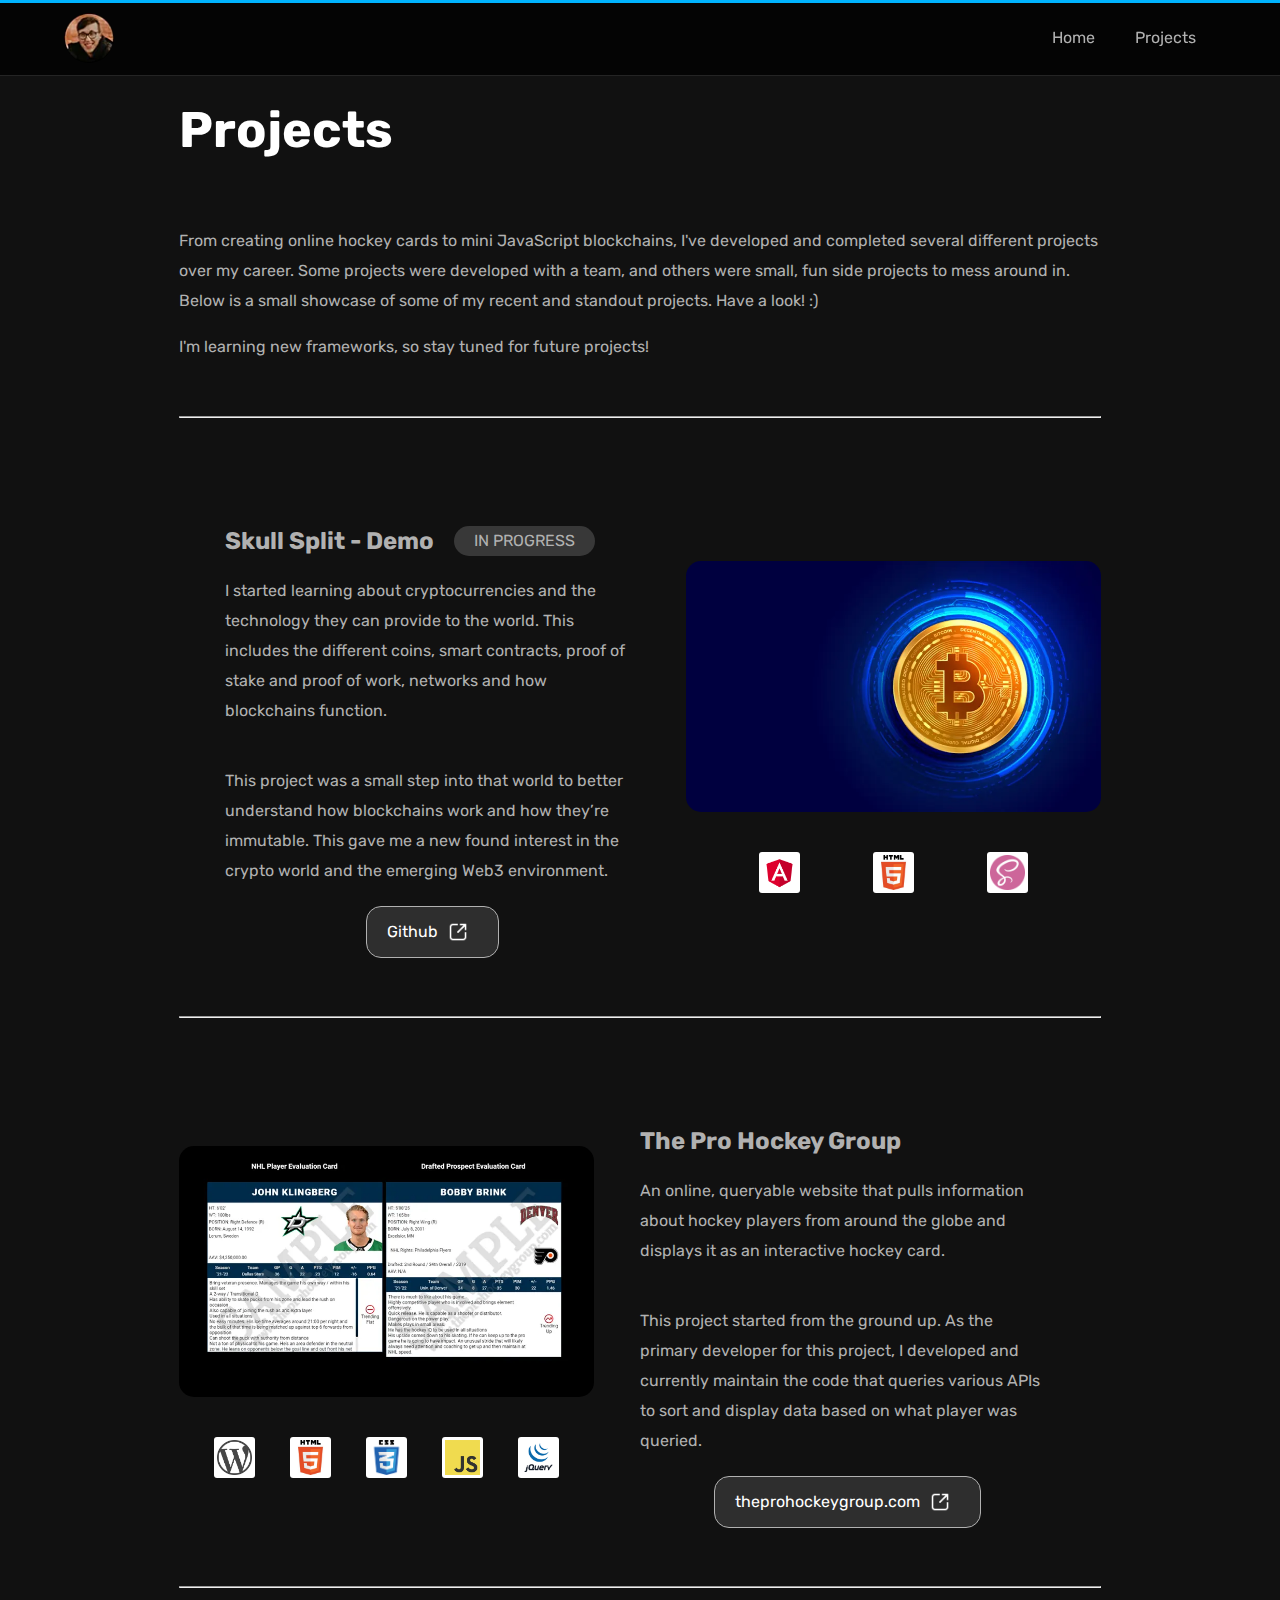
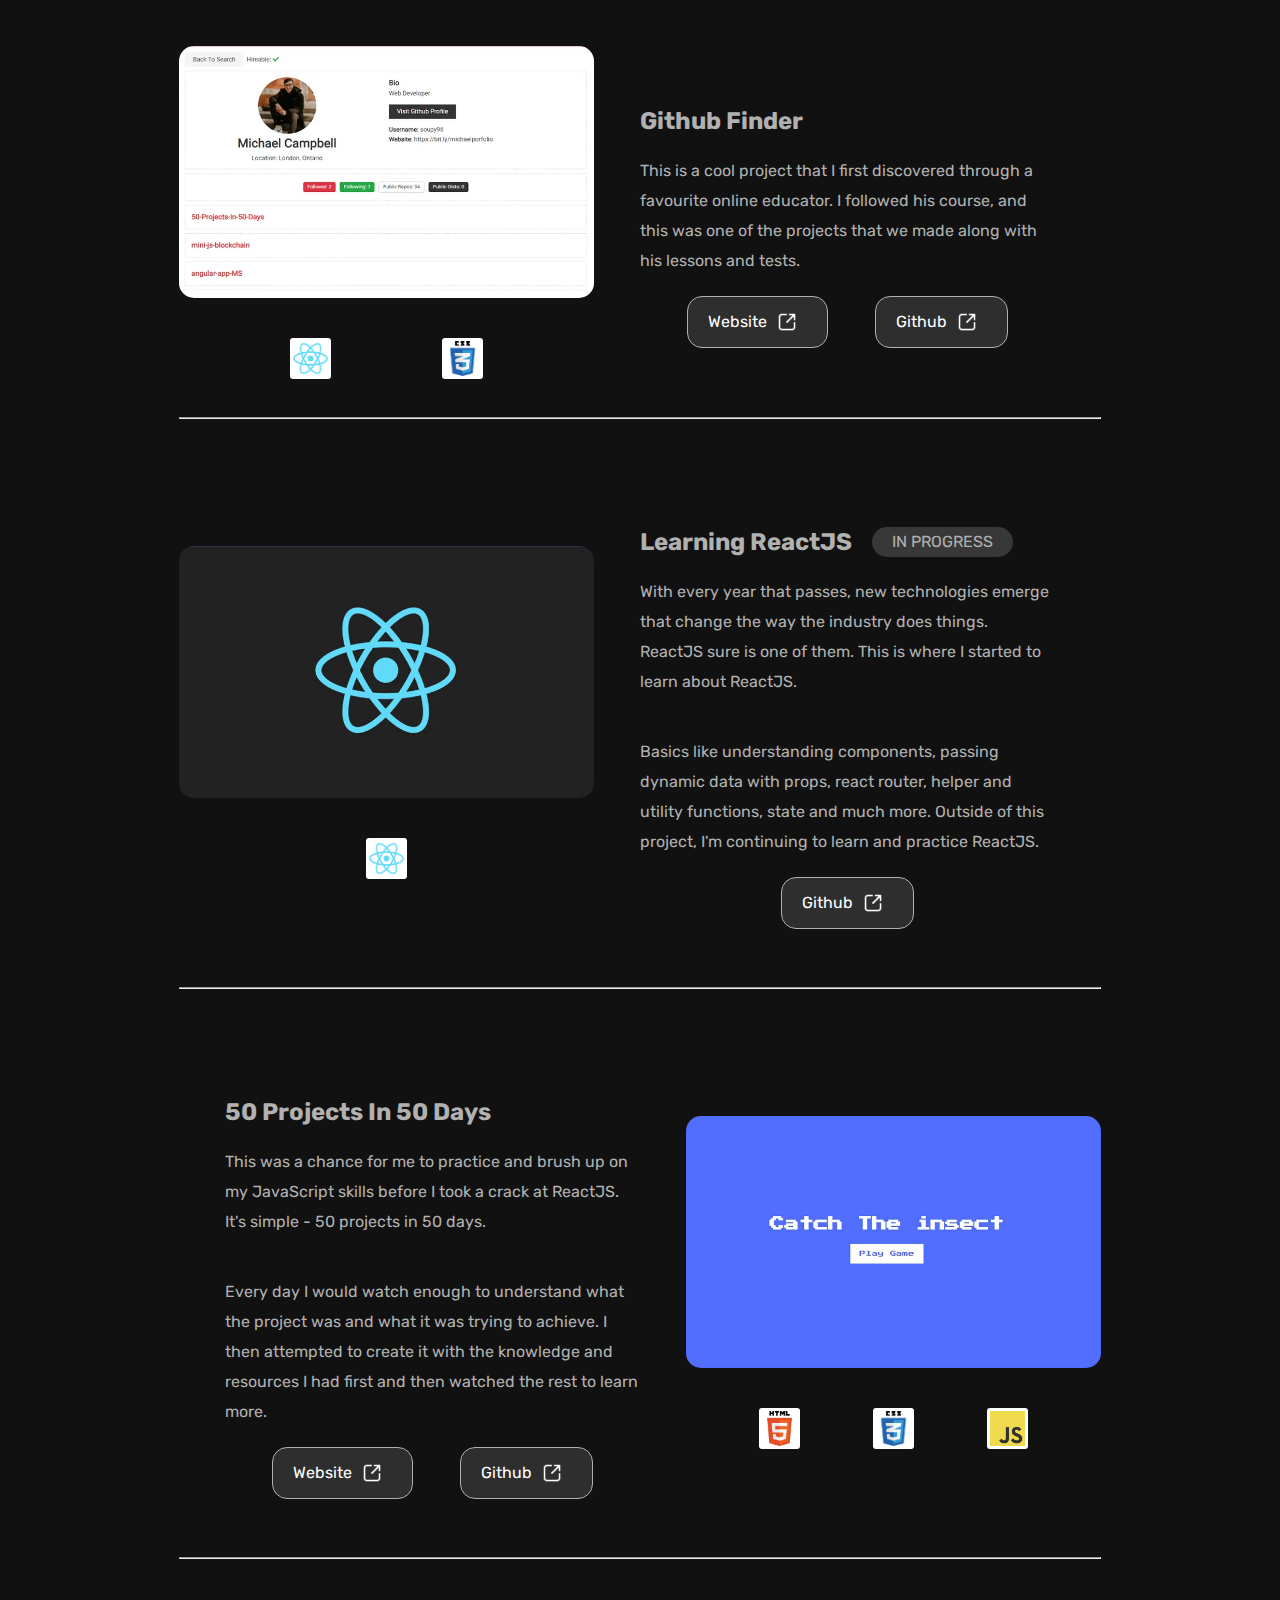
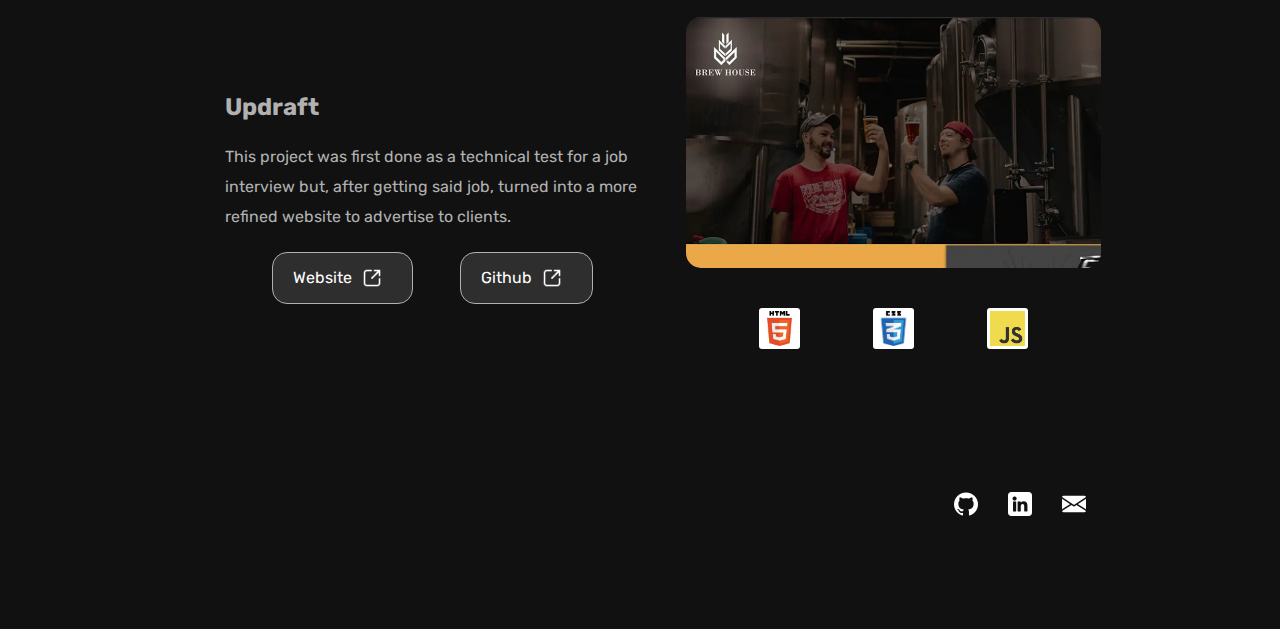
==== projects.html @ b253d61d "first commit" ====
<!DOCTYPE html>
<html lang="en">
  <head>
    <meta charset="UTF-8" />
    <meta http-equiv="X-UA-Compatible" content="IE=edge" />
    <meta name="viewport" content="width=device-width, initial-scale=1.0" />
    <meta
      name="description"
      content="From creating online hockey cards to mini JavaScript blockchains, I've developed and completed several different projects over my career. Below is a small showcase of some of my recent and standout projects. Have a look! :)"
    />
    <title>Michael Campbell - Portfolio</title>
    <link href="./css/style.css" rel="stylesheet" />
    <script
      src="https://cdnjs.cloudflare.com/ajax/libs/jquery/3.6.0/jquery.min.js"
      referrerpolicy="no-referrer"
    ></script>
    <script src="./js/lazysizes.min.js" async=""></script>
    <link rel="preconnect" href="https://fonts.googleapis.com" />
    <link rel="preconnect" href="https://fonts.gstatic.com" crossorigin />
    <link
      href="https://fonts.googleapis.com/css2?family=Rubik:ital,wght@0,300;0,400;1,300;1,400&display=swap"
      rel="stylesheet"
    />
    <!-- Global site tag (gtag.js) - Google Analytics -->
    <script
      async
      src="https://www.googletagmanager.com/gtag/js?id=G-WNG469M7Y8"
    ></script>
    <script>
      window.dataLayer = window.dataLayer || [];
      function gtag() {
        dataLayer.push(arguments);
      }
      gtag('js', new Date());

      gtag('config', 'G-WNG469M7Y8');
    </script>
  </head>
  <body>
    <div class="top-colour-line"></div>
    <div class="top-header">
      <a href="./">
        <img
          src="./imgs/profile-smol.webp"
          class="lazyload"
          alt="Michael Headshot"
        />
      </a>
      <nav class="main-menu">
        <a href="./">Home</a>
        <!-- <a href="about.html">About</a> -->
        <a href="projects.html">Projects</a>
      </nav>
    </div>
    <div class="main-wrapper">
      <div class="inner-wrapper">
        <div class="main-title">
          <h1>Projects</h1>
        </div>
        <div>
          <p>
            From creating online hockey cards to mini JavaScript blockchains,
            I've developed and completed several different projects over my
            career. Some projects were developed with a team, and others were
            small, fun side projects to mess around in. Below is a small
            showcase of some of my recent and standout projects. Have a look! :)
          </p>
          <p>I'm learning new frameworks, so stay tuned for future projects!</p>
        </div>
        <br />
        <hr />
        <br />
        <div class="project-box-reverse">
          <div class="project-img-box">
            <img
              src="./imgs/js-blockchain-smol.webp"
              class="lazyload"
              alt="visual representation of bitcoin"
            />
            <div class="stack-lang">
              <img
                src="./imgs/angular.png"
                class="lazyload"
                alt="Angular logo"
              />
              <img src="./imgs/html5.jpg" class="lazyload" alt="HTML5 logo" />
              <img src="./imgs/scss.png" class="lazyload" alt="SCSS logo" />
            </div>
          </div>
          <div class="project-inner">
            <div class="title">
              <h2>Skull Split - Demo</h2>
              <span class="in-progress">IN PROGRESS</span>
            </div>
            <p>
              I started learning about cryptocurrencies and the technology they
              can provide to the world. This includes the different coins, smart
              contracts, proof of stake and proof of work, networks and how
              blockchains function.
            </p>
            <p>
              This project was a small step into that world to better understand
              how blockchains work and how they’re immutable. This gave me a new
              found interest in the crypto world and the emerging Web3
              environment.
            </p>
            <a
              href="https://github.com/soupy96/mini-js-blockchain"
              target="_blank"
              rel="noopener"
              >Github
              <img
                src="./imgs/share-w.webp"
                alt="open link in new tab icon"
                class="lazyload"
            /></a>
          </div>
        </div>
        <br />
        <hr />
        <br />
        <div class="project-box">
          <div class="project-img-box">
            <img
              src="./imgs/theprohockeygroup-smol.webp"
              class="lazyload"
              alt="the pro hockey group screenshot"
            />
            <div class="stack-lang">
              <img
                src="./imgs/wordpress.png"
                class="lazyload"
                alt="Wordpress logo"
              />
              <img src="./imgs/html5.jpg" class="lazyload" alt="HTML5 logo" />
              <img src="./imgs/css3.png" class="lazyload" alt="CSS3 logo" />
              <img src="./imgs/js.png" class="lazyload" alt="JavaScript logo" />
              <img src="./imgs/jquery.png" class="lazyload" alt="jQuery logo" />
            </div>
          </div>
          <div class="project-inner">
            <div class="title">
              <h2>The Pro Hockey Group</h2>
            </div>
            <p>
              An online, queryable website that pulls information about hockey
              players from around the globe and displays it as an interactive
              hockey card.
            </p>
            <p>
              This project started from the ground up. As the primary developer
              for this project, I developed and currently maintain the code that
              queries various APIs to sort and display data based on what player
              was queried.
            </p>
            <a
              href="https://theprohockeygroup.com/"
              target="_blank"
              rel="noopener"
              >theprohockeygroup.com
              <img
                src="./imgs/share-w.webp"
                alt="open link in new tab icon"
                class="lazyload"
            /></a>
          </div>
        </div>
        <br />
        <hr />
        <br />
        <!-- <div class="project-box-reverse">
          <div class="project-img-box">
            <img
              src="./imgs/js-blockchain-smol.webp"
              class="lazyload"
              alt="visual representation of bitcoin"
            />
            <div class="stack-lang">
              <img
                src="./imgs/angular.png"
                class="lazyload"
                alt="Angular logo"
              />
              <img src="./imgs/html5.jpg" class="lazyload" alt="HTML5 logo" />
              <img src="./imgs/scss.png" class="lazyload" alt="SCSS logo" />
            </div>
          </div>
          <div class="project-inner">
            <div class="title">
              <h2>Mini JavaScript Blockchains</h2>
              <span class="in-progress">IN PROGRESS</span>
            </div>
            <p>
              I started learning about cryptocurrencies and the technology they
              can provide to the world. This includes the different coins, smart
              contracts, proof of stake and proof of work, networks and how
              blockchains function.
            </p>
            <p>
              This project was a small step into that world to better understand
              how blockchains work and how they’re immutable. This gave me a new
              found interest in the crypto world and the emerging Web3
              environment.
            </p>
            <a
              href="https://github.com/soupy96/mini-js-blockchain"
              target="_blank"
              rel="noopener"
              >Github
              <img
                src="./imgs/share-w.webp"
                alt="open link in new tab icon"
                class="lazyload"
            /></a>
          </div>
        </div>
        <br />
        <hr />
        <br /> -->
        <div class="project-box">
          <div class="project-img-box">
            <img
              src="./imgs/githubfinder-smol.webp"
              class="lazyload"
              alt="screenshot of my github finder project"
            />
            <div class="stack-lang">
              <img src="./imgs/reactjs.png" class="lazyload" alt="HTML5 logo" />
              <img src="./imgs/css3.png" class="lazyload" alt="CSS3 logo" />
            </div>
          </div>
          <div class="project-inner">
            <div class="title">
              <h2>Github Finder</h2>
            </div>
            <p>
              This is a cool project that I first discovered through a favourite
              online educator. I followed his course, and this was one of the
              projects that we made along with his lessons and tests.
            </p>
            <div class="project-links">
              <a
                href="https://mikegithubfinder.netlify.app/"
                target="_blank"
                rel="noopener"
                >Website
                <img
                  src="./imgs/share-w.webp"
                  alt="open link in new tab icon"
                  class="lazyload"
              /></a>
              <a
                href="https://github.com/soupy96/github-finder"
                target="_blank"
                rel="noopener"
                >Github
                <img
                  src="./imgs/share-w.webp"
                  alt="open link in new tab icon"
                  class="lazyload"
              /></a>
            </div>
          </div>
        </div>
        <br />
        <hr />
        <br />
        <div class="project-box">
          <div class="project-img-box">
            <img
              src="./imgs/react-smol.webp"
              class="lazyload"
              alt="ReactJS framework logo"
            />
            <div class="stack-lang">
              <img
                src="./imgs/reactjs.png"
                class="lazyload"
                alt="ReactJS logo"
              />
            </div>
          </div>
          <div class="project-inner">
            <div class="title">
              <h2>Learning ReactJS</h2>
              <span class="in-progress">IN PROGRESS</span>
            </div>
            <p>
              With every year that passes, new technologies emerge that change
              the way the industry does things. ReactJS sure is one of them.
              This is where I started to learn about ReactJS.
            </p>
            <p>
              Basics like understanding components, passing dynamic data with
              props, react router, helper and utility functions, state and much
              more. Outside of this project, I'm continuing to learn and
              practice ReactJS.
            </p>
            <a
              href="https://github.com/soupy96?tab=repositories"
              target="_blank"
              rel="noopener"
              >Github
              <img
                src="./imgs/share-w.webp"
                alt="open link in new tab icon"
                class="lazyload"
            /></a>
          </div>
        </div>
        <br />
        <hr />
        <br />
        <div class="project-box-reverse">
          <div class="project-img-box">
            <img
              src="./imgs/50-projects-50-days-smol.webp"
              class="lazyload"
              alt="screenshot of my 50 projects in 50 days repo"
            />
            <div class="stack-lang">
              <img src="./imgs/html5.jpg" class="lazyload" alt="HTML5 logo" />
              <img src="./imgs/css3.png" class="lazyload" alt="CSS3 logo" />
              <img src="./imgs/js.png" class="lazyload" alt="JavaScript logo" />
            </div>
          </div>
          <div class="project-inner">
            <div class="title">
              <h2>50 Projects In 50 Days</h2>
            </div>
            <p>
              This was a chance for me to practice and brush up on my JavaScript
              skills before I took a crack at ReactJS. It's simple - 50 projects
              in 50 days.
            </p>
            <p>
              Every day I would watch enough to understand what the project was
              and what it was trying to achieve. I then attempted to create it
              with the knowledge and resources I had first and then watched the
              rest to learn more.
            </p>
            <div class="project-links">
              <a
                href="/fifty-projects-fifty-days/"
                target="_blank"
                rel="noopener"
                >Website
                <img
                  src="./imgs/share-w.webp"
                  alt="open link in new tab icon"
                  class="lazyload"
              /></a>
              <a
                href="https://github.com/soupy96/50-Projects-In-50-Days"
                target="_blank"
                rel="noopener"
                >Github
                <img
                  src="./imgs/share-w.webp"
                  alt="open link in new tab icon"
                  class="lazyload"
              /></a>
            </div>
          </div>
        </div>
        <br />
        <hr />
        <br />
        <div class="project-box-reverse">
          <div class="project-img-box">
            <img
              src="./imgs/updraftTILE-smol.webp"
              class="lazyload"
              alt="screenshot of mny updraft website"
            />
            <div class="stack-lang">
              <img src="./imgs/html5.jpg" class="lazyload" alt="HTML5 logo" />
              <img src="./imgs/css3.png" class="lazyload" alt="CSS3 logo" />
              <img src="./imgs/js.png" class="lazyload" alt="JavaScript logo" />
            </div>
          </div>
          <div class="project-inner">
            <div class="title">
              <h2>Updraft</h2>
            </div>
            <p>
              This project was first done as a technical test for a job
              interview but, after getting said job, turned into a more refined
              website to advertise to clients.
            </p>
            <div class="project-links">
              <a
                href="https://soupy96.github.io/BRS.github.io/"
                target="_blank"
                rel="noopener"
                >Website
                <img
                  src="./imgs/share-w.webp"
                  alt="open link in new tab icon"
                  class="lazyload"
              /></a>
              <a
                href="https://github.com/soupy96/updraft"
                target="_blank"
                rel="noopener"
                >Github
                <img
                  src="./imgs/share-w.webp"
                  alt="open link in new tab icon"
                  class="lazyload"
              /></a>
            </div>
          </div>
        </div>
        <div class="footer">
          <div class="social-contact">
            <a href="https://github.com/soupy96" target="_blank" rel="noopener"
              ><img
                src="./imgs/github-w.webp"
                class="lazyload"
                alt="github icon"
            /></a>
            <a
              href="https://www.linkedin.com/in/michaelcampbell14/"
              target="_blank"
              rel="noopener"
              ><img
                src="./imgs/linkedin-w.webp"
                class="lazyload"
                alt="linkedin icon"
            /></a>
            <a href="mailto:michael.campbell14@gmail.com"
              ><img src="./imgs/email-w.webp" class="lazyload" alt="email icon"
            /></a>
          </div>
        </div>
      </div>
    </div>
  </body>
</html>
---- css/style.css ----
body {
    background-color: #111111;
    color: #b1b1b1;
    margin: 0px;
    padding: 0px;
    font-family: 'Rubik', sans-serif;
    background-attachment: fixed;
    line-height: 30px;
}

hr {
    width: 100%;
}

a {
    color: #ffffff;
    text-decoration: underline;
    cursor: pointer;
}

a:hover {
    color: #00b4ff;
}

h1 {
    width: 100%;
    margin: 0px;
    padding: 0px;
    line-height: 60px;
    font-size: 50px;
    color: #ffffff;
}

h2 {
    margin: 0px 20px 0px 0px;
    padding: 0px;
}

.work h2, .school h2 {
    margin: 0px;
    text-decoration: underline;
    text-align: center;
}

nav {
    list-style: none;
}

nav a {
    padding: 10px 20px;
    cursor: pointer;
    color: #b1b1b1;
    text-decoration: none;
}

nav a:hover {
    padding: 10px 20px;
    background-color: #2e2e2e;
    border-radius: 5px;
    color: #ffffff;
}

.top-header:before {
    content: '';
    position: absolute;
    top: 0px;
    left: 0;
    width: 100%;
    height: 3px;
    background-color: #00b4ff;
}

.top-header {
    width: 90%;
    height: 75px;
    display: flex;
    justify-content: space-between;
    align-items: center;
    border-bottom: 1px solid #242424;
    position: fixed;
    top: 0;
    background-color: #111111;
    padding: 0px 5%;
    background-color: rgba(0, 0, 0, .75);   
    backdrop-filter: blur(5px);
    -webkit-backdrop-filter: blur(5px);
    z-index: 1;
}

.top-header img {
    border-radius: 50%;
    width: 50px;
    display: flex;
    justify-content: center;
    align-items: center;
}

.main-menu {
    display: flex;
    justify-content: space-between;
    align-items: center;
}

.main-wrapper {
    width: 70%;
    padding: 0px 15%;
    margin-top: 100px;
    display: flex;
    justify-content: center;
    align-items: center;
}

.inner-wrapper {
    display: flex;
    justify-content: flex-start;
    align-items: center;
    flex-wrap: wrap;
    width: 80%;
}

.main-title {
    margin-bottom: 50px;
    width: 100%;
}

.social-contact {
    display: flex;
    justify-content: flex-end;
    align-items: center;
}

.social-contact a {
    padding: 10px;
    margin: 0px 5px;
}

.social-contact a:hover {
    background-color: #242424;
    border-radius: 10px;
}

.about-img {
    width: 100%;
    height: 600px;
    object-fit: cover;
    object-position: 40% 40%;
    border-radius: 15px;
    margin-bottom: 50px;
}

.work {
    width: 100%;
    display: flex;
    justify-content: flex-start;
    align-items: center;
    flex-wrap: wrap;
    flex-direction: column;
}

.school {
    width: 100%;
    display: flex;
    justify-content: flex-start;
    align-items: center;
    flex-wrap: wrap;
    flex-direction: column;
}

.svg-divider {
    width: 100%;
    display: flex;
    justify-content: center;
    align-items: center;
    margin: 100px 0px;
}

svg {
    width: 12.5px;
    filter: invert(79%) sepia(0%) saturate(352%) hue-rotate(227deg) brightness(93%) contrast(83%);
    padding: 0px 10px;
    z-index: 0;
}

svg:hover {
    filter: invert(53%) sepia(31%) saturate(6037%) hue-rotate(170deg) brightness(108%) contrast(103%);
}


.work h1, .school h1 {
    text-decoration: underline;
}

.history-sections {
    width:100%;
    display: flex;
    justify-content: space-between;
    align-items: center;
    flex-direction: row;
}

.history-sections p {
    width: 33%;
}

.history-sections p:first-child {
    text-align: left;
}

.history-sections p:nth-child(2) {
    text-align: center;
}

.history-sections p:nth-child(3) {
    text-align: right;
}

.project-box {
    width: 100%;
    display: flex;
    flex-direction: row;
    justify-content: space-evenly;
    align-items: center;
    margin-top: 50px;
}

.project-box-reverse {
    width: 100%;
    display: flex;
    flex-direction: row-reverse;
    justify-content: space-evenly;
    align-items: center;
    margin-top: 50px;
}

.project-img-box {
    width: 75%;
}

.project-box img, .project-box-reverse img {
    width: 100%;
    border-radius: 15px;
}

.project-inner {
    width: 75%;
    margin: 0px 5%;
    padding: 50px 0px;
    display: flex;
    flex-direction: column;
    justify-content: center;
    align-items: center;
}

.project-inner p {
    margin: 20px 0px;
}

.project-inner a {
    background-color: #2e2e2e;
    border: 1px solid #b1b1b1;
    text-decoration: none;
    border-radius: 15px;
    padding: 10px 20px;
    display: flex;
    flex-direction: row;
    justify-content: space-between;
    align-items: center;
}

.project-inner a:hover {
    color: #ffffff;
    background-color: #242424;
}

.project-inner a img {
    border-radius: 0px;
    padding: 0px 10px;
    width: 20px;
}

.title {
    flex-direction: row;
    display: flex;
    width: 100%;
    align-items: center;
}

.in-progress {
    background-color: #383838;
    border-radius: 25px;
    padding: 0px 20px;
    text-align: center;
}

.project-links {
    display: flex;
    width: 100%;
    justify-content: space-evenly;
    align-items: center;
    flex-direction: row;
}

.footer {
    height: 150px;
    width: 100%;
    display: flex;
    justify-content: flex-end;
    align-items: center;
    margin: 50px 0px;
}

.footer img {
    display: flex;
    justify-content: center;
    align-items: center;
}

.stack-lang {
    width: 100%;
    display: flex;
    flex-wrap: wrap;
    flex-direction: row;
    justify-content: space-evenly;
    align-items: center;
    margin: 30px auto;
}

.stack-lang img {
    width: 35px;
    height: 35px;
    border-radius: 3px;
    background-color: #ffffff;
    padding: 3px;
}

@media only screen and (max-width: 1600px) {
    .main-wrapper {
        width: 90%;
        padding: 0px 5%;
    }
    
    .inner-wrapper {
        width: 80%;
    }
}

@media only screen and (max-width: 1000px) {
    .project-box, .project-box-reverse {
        flex-direction: column;
    }
}

@media only screen and (max-width: 900px) {
    .main-wrapper {
        width: 80%;
        padding: 0px 10%;
    }

    .inner-wrapper {
        width: 100%;
    }
}

@media only screen and (max-width: 760px) {
    .history-sections {
        justify-content: flex-start;
        align-items: center;
        flex-direction: column;
        margin: 20px 0px;
        text-align: center;
    }

    .history-sections p {
        margin: 5px 0px;
    }

    .title {
        flex-direction: column;
        align-items: flex-start;
    }

    .title h2 {
        margin-bottom: 10px;
    }
}

@media only screen and (max-width: 620px) {
    .main-wrapper {
        margin-top: 20px;
    }

    h1 {
        font-size: 50px;
        line-height: 60px;
    }
    
    .top-header:before {
        height: 1px;
    }
    
    .top-header {
        bottom: 0;
        top: auto;
    }

    .project-inner a {
        justify-content: center;
        align-items: center;
    }

    .history-sections p {
        width: 100%;
    }

    .history-sections p:first-child, .history-sections p:nth-child(2), .history-sections p:nth-child(3) {
        text-align: center;
    }
}

@media only screen and (max-width: 425px) {
    .project-img-box, .project-inner {
        width: 100%;
    }

    .project-links {
        flex-direction: column;
    }

    .project-links a:first-child {
        margin-bottom: 20px;
    }
}
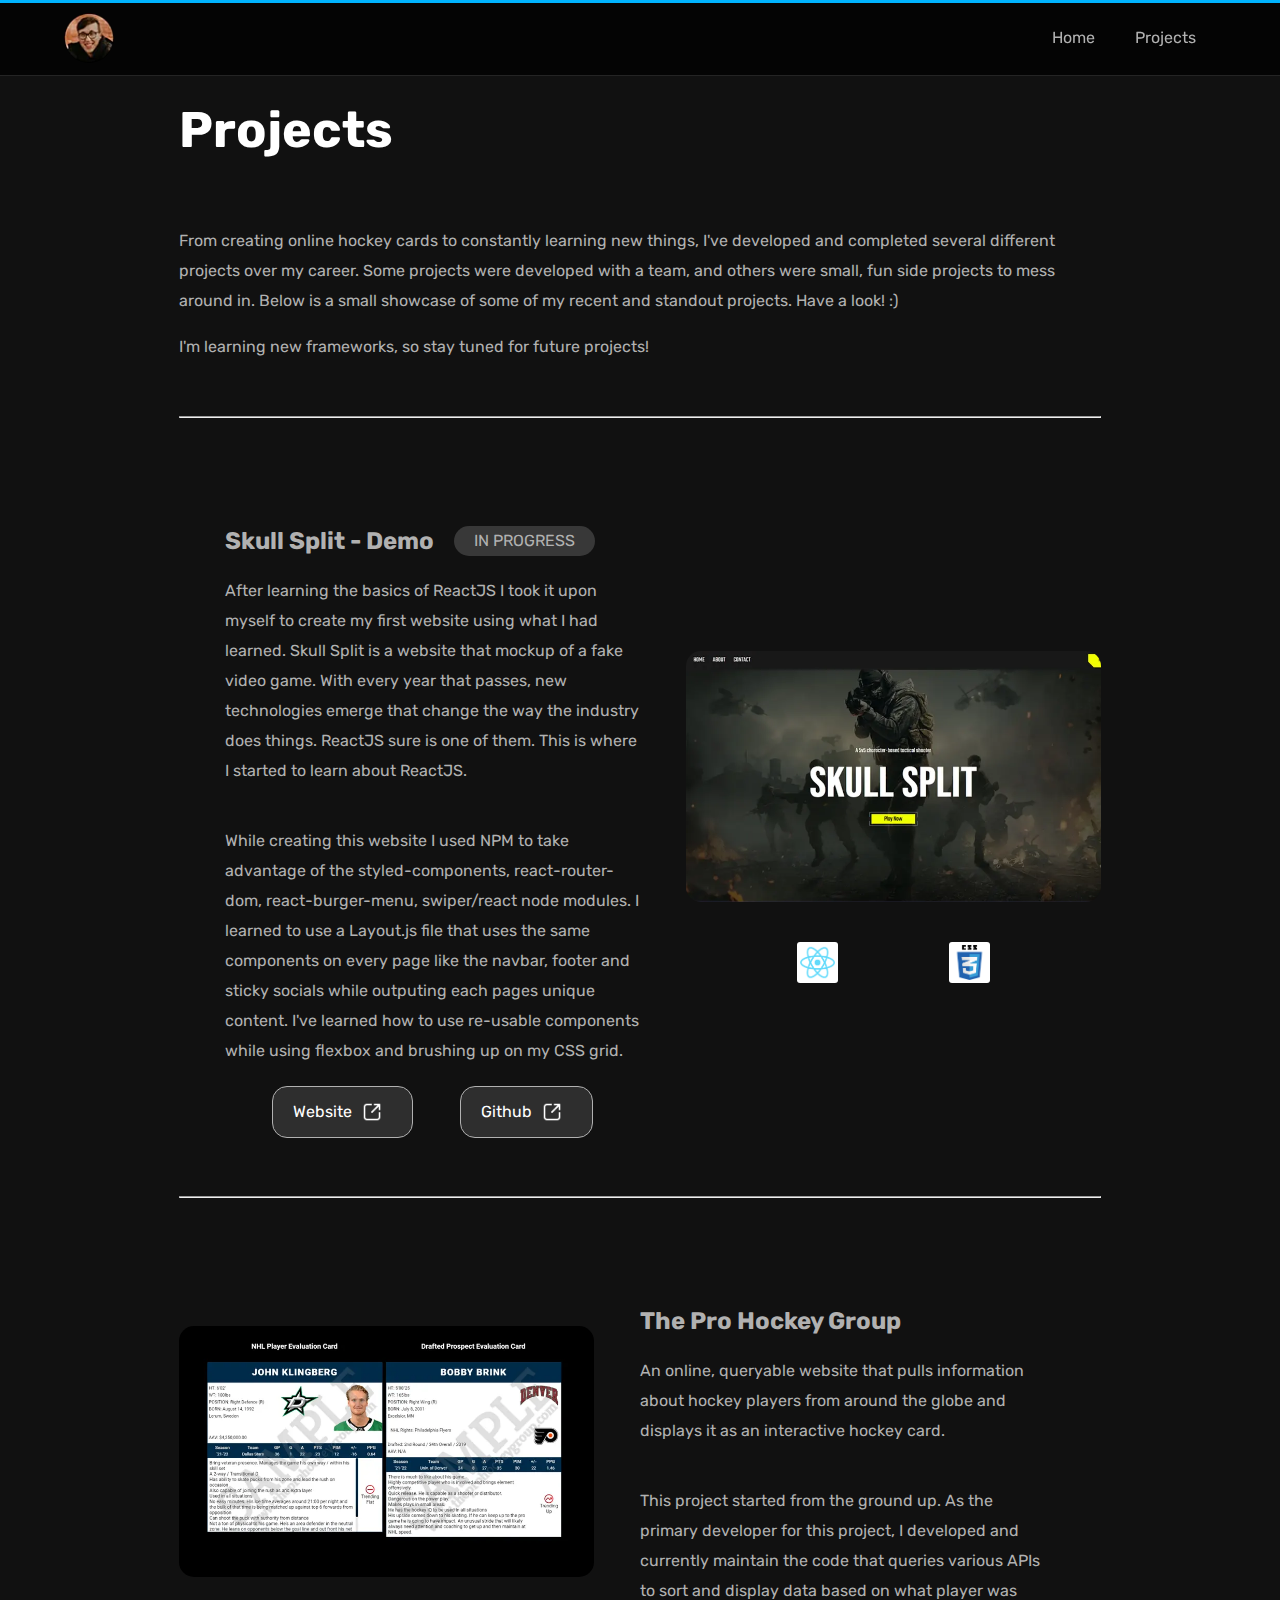
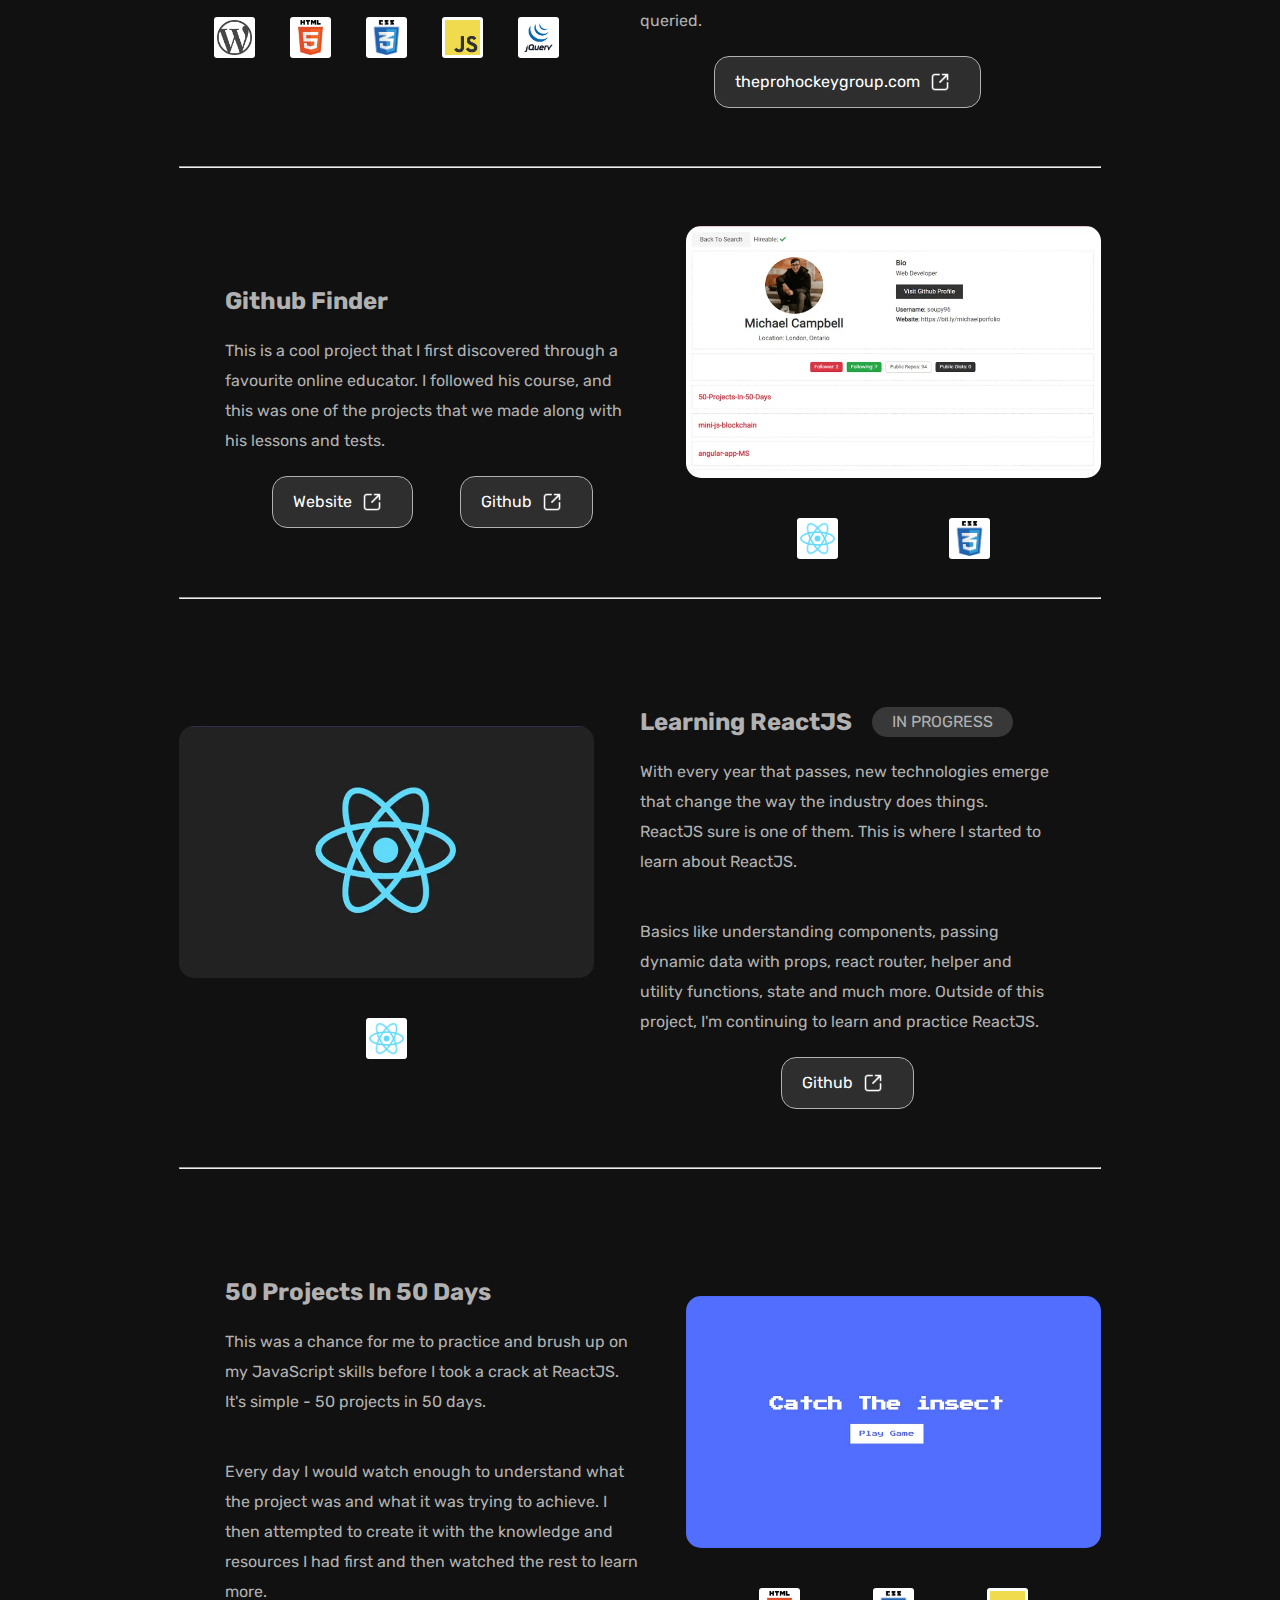
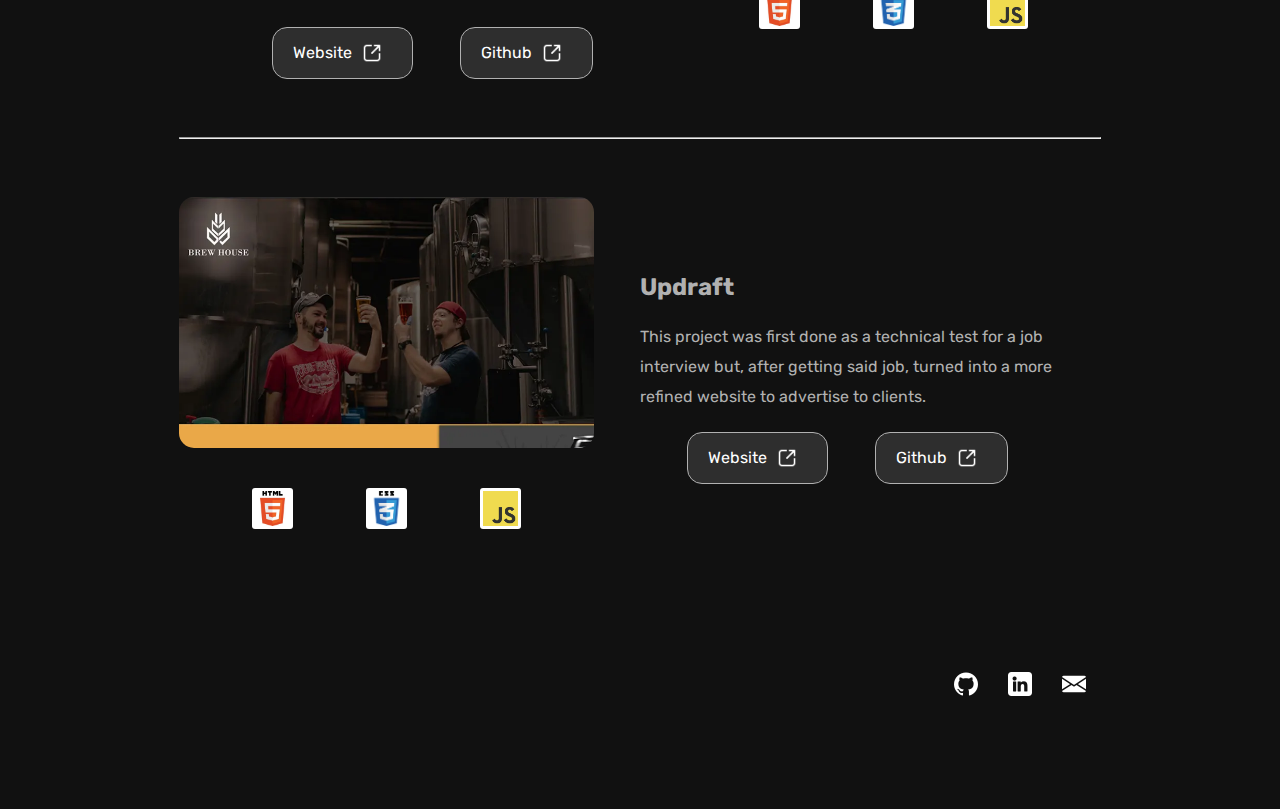
==== commit 07275abe: "CHORE adding my skull split to my projects page and updating the rest of the website" ====
--- a/projects.html
+++ b/projects.html
@@ -59,7 +59,7 @@
         </div>
         <div>
           <p>
-            From creating online hockey cards to mini JavaScript blockchains,
+            From creating online hockey cards to constantly learning new things,
             I've developed and completed several different projects over my
             career. Some projects were developed with a team, and others were
             small, fun side projects to mess around in. Below is a small
@@ -73,18 +73,17 @@
         <div class="project-box-reverse">
           <div class="project-img-box">
             <img
-              src="./imgs/js-blockchain-smol.webp"
-              class="lazyload"
-              alt="visual representation of bitcoin"
+              src="./imgs/skull-split.webp"
+              class="lazyload"
+              alt="Landing page of Skull Split website"
             />
             <div class="stack-lang">
               <img
-                src="./imgs/angular.png"
-                class="lazyload"
-                alt="Angular logo"
+                src="./imgs/reactjs.png"
+                class="lazyload"
+                alt="ReactJS logo"
               />
-              <img src="./imgs/html5.jpg" class="lazyload" alt="HTML5 logo" />
-              <img src="./imgs/scss.png" class="lazyload" alt="SCSS logo" />
+              <img src="./imgs/css3.png" class="lazyload" alt="CSS logo" />
             </div>
           </div>
           <div class="project-inner">
@@ -93,27 +92,44 @@
               <span class="in-progress">IN PROGRESS</span>
             </div>
             <p>
-              I started learning about cryptocurrencies and the technology they
-              can provide to the world. This includes the different coins, smart
-              contracts, proof of stake and proof of work, networks and how
-              blockchains function.
-            </p>
-            <p>
-              This project was a small step into that world to better understand
-              how blockchains work and how they’re immutable. This gave me a new
-              found interest in the crypto world and the emerging Web3
-              environment.
-            </p>
-            <a
-              href="https://github.com/soupy96/mini-js-blockchain"
-              target="_blank"
-              rel="noopener"
-              >Github
-              <img
-                src="./imgs/share-w.webp"
-                alt="open link in new tab icon"
-                class="lazyload"
-            /></a>
+              After learning the basics of ReactJS I took it upon myself to
+              create my first website using what I had learned. Skull Split is a
+              website that mockup of a fake video game. With every year that
+              passes, new technologies emerge that change the way the industry
+              does things. ReactJS sure is one of them. This is where I started
+              to learn about ReactJS.
+            </p>
+            <p>
+              While creating this website I used NPM to take advantage of the
+              styled-components, react-router-dom, react-burger-menu,
+              swiper/react node modules. I learned to use a Layout.js file that
+              uses the same components on every page like the navbar, footer and
+              sticky socials while outputing each pages unique content. I've
+              learned how to use re-usable components while using flexbox and
+              brushing up on my CSS grid.
+            </p>
+            <div class="project-links">
+              <a
+                href="https://skull-split.netlify.app/"
+                target="_blank"
+                rel="noopener"
+                >Website
+                <img
+                  src="./imgs/share-w.webp"
+                  alt="open link in new tab icon"
+                  class="lazyload"
+              /></a>
+              <a
+                href="https://github.com/soupy96/skull-split"
+                target="_blank"
+                rel="noopener"
+                >Github
+                <img
+                  src="./imgs/share-w.webp"
+                  alt="open link in new tab icon"
+                  class="lazyload"
+              /></a>
+            </div>
           </div>
         </div>
         <br />
@@ -168,42 +184,87 @@
         <br />
         <hr />
         <br />
-        <!-- <div class="project-box-reverse">
-          <div class="project-img-box">
-            <img
-              src="./imgs/js-blockchain-smol.webp"
-              class="lazyload"
-              alt="visual representation of bitcoin"
+        <div class="project-box-reverse">
+          <div class="project-img-box">
+            <img
+              src="./imgs/githubfinder-smol.webp"
+              class="lazyload"
+              alt="screenshot of my github finder project"
+            />
+            <div class="stack-lang">
+              <img src="./imgs/reactjs.png" class="lazyload" alt="HTML5 logo" />
+              <img src="./imgs/css3.png" class="lazyload" alt="CSS3 logo" />
+            </div>
+          </div>
+          <div class="project-inner">
+            <div class="title">
+              <h2>Github Finder</h2>
+            </div>
+            <p>
+              This is a cool project that I first discovered through a favourite
+              online educator. I followed his course, and this was one of the
+              projects that we made along with his lessons and tests.
+            </p>
+            <div class="project-links">
+              <a
+                href="https://mikegithubfinder.netlify.app/"
+                target="_blank"
+                rel="noopener"
+                >Website
+                <img
+                  src="./imgs/share-w.webp"
+                  alt="open link in new tab icon"
+                  class="lazyload"
+              /></a>
+              <a
+                href="https://github.com/soupy96/github-finder"
+                target="_blank"
+                rel="noopener"
+                >Github
+                <img
+                  src="./imgs/share-w.webp"
+                  alt="open link in new tab icon"
+                  class="lazyload"
+              /></a>
+            </div>
+          </div>
+        </div>
+        <br />
+        <hr />
+        <br />
+        <div class="project-box">
+          <div class="project-img-box">
+            <img
+              src="./imgs/react-smol.webp"
+              class="lazyload"
+              alt="ReactJS framework logo"
             />
             <div class="stack-lang">
               <img
-                src="./imgs/angular.png"
-                class="lazyload"
-                alt="Angular logo"
+                src="./imgs/reactjs.png"
+                class="lazyload"
+                alt="ReactJS logo"
               />
-              <img src="./imgs/html5.jpg" class="lazyload" alt="HTML5 logo" />
-              <img src="./imgs/scss.png" class="lazyload" alt="SCSS logo" />
-            </div>
-          </div>
-          <div class="project-inner">
-            <div class="title">
-              <h2>Mini JavaScript Blockchains</h2>
+            </div>
+          </div>
+          <div class="project-inner">
+            <div class="title">
+              <h2>Learning ReactJS</h2>
               <span class="in-progress">IN PROGRESS</span>
             </div>
             <p>
-              I started learning about cryptocurrencies and the technology they
-              can provide to the world. This includes the different coins, smart
-              contracts, proof of stake and proof of work, networks and how
-              blockchains function.
-            </p>
-            <p>
-              This project was a small step into that world to better understand
-              how blockchains work and how they’re immutable. This gave me a new
-              found interest in the crypto world and the emerging Web3
-              environment.
+              With every year that passes, new technologies emerge that change
+              the way the industry does things. ReactJS sure is one of them.
+              This is where I started to learn about ReactJS.
+            </p>
+            <p>
+              Basics like understanding components, passing dynamic data with
+              props, react router, helper and utility functions, state and much
+              more. Outside of this project, I'm continuing to learn and
+              practice ReactJS.
             </p>
             <a
-              href="https://github.com/soupy96/mini-js-blockchain"
+              href="https://github.com/soupy96?tab=repositories&q=react&type=&language=&sort="
               target="_blank"
               rel="noopener"
               >Github
@@ -216,100 +277,6 @@
         </div>
         <br />
         <hr />
-        <br /> -->
-        <div class="project-box">
-          <div class="project-img-box">
-            <img
-              src="./imgs/githubfinder-smol.webp"
-              class="lazyload"
-              alt="screenshot of my github finder project"
-            />
-            <div class="stack-lang">
-              <img src="./imgs/reactjs.png" class="lazyload" alt="HTML5 logo" />
-              <img src="./imgs/css3.png" class="lazyload" alt="CSS3 logo" />
-            </div>
-          </div>
-          <div class="project-inner">
-            <div class="title">
-              <h2>Github Finder</h2>
-            </div>
-            <p>
-              This is a cool project that I first discovered through a favourite
-              online educator. I followed his course, and this was one of the
-              projects that we made along with his lessons and tests.
-            </p>
-            <div class="project-links">
-              <a
-                href="https://mikegithubfinder.netlify.app/"
-                target="_blank"
-                rel="noopener"
-                >Website
-                <img
-                  src="./imgs/share-w.webp"
-                  alt="open link in new tab icon"
-                  class="lazyload"
-              /></a>
-              <a
-                href="https://github.com/soupy96/github-finder"
-                target="_blank"
-                rel="noopener"
-                >Github
-                <img
-                  src="./imgs/share-w.webp"
-                  alt="open link in new tab icon"
-                  class="lazyload"
-              /></a>
-            </div>
-          </div>
-        </div>
-        <br />
-        <hr />
-        <br />
-        <div class="project-box">
-          <div class="project-img-box">
-            <img
-              src="./imgs/react-smol.webp"
-              class="lazyload"
-              alt="ReactJS framework logo"
-            />
-            <div class="stack-lang">
-              <img
-                src="./imgs/reactjs.png"
-                class="lazyload"
-                alt="ReactJS logo"
-              />
-            </div>
-          </div>
-          <div class="project-inner">
-            <div class="title">
-              <h2>Learning ReactJS</h2>
-              <span class="in-progress">IN PROGRESS</span>
-            </div>
-            <p>
-              With every year that passes, new technologies emerge that change
-              the way the industry does things. ReactJS sure is one of them.
-              This is where I started to learn about ReactJS.
-            </p>
-            <p>
-              Basics like understanding components, passing dynamic data with
-              props, react router, helper and utility functions, state and much
-              more. Outside of this project, I'm continuing to learn and
-              practice ReactJS.
-            </p>
-            <a
-              href="https://github.com/soupy96?tab=repositories"
-              target="_blank"
-              rel="noopener"
-              >Github
-              <img
-                src="./imgs/share-w.webp"
-                alt="open link in new tab icon"
-                class="lazyload"
-            /></a>
-          </div>
-        </div>
-        <br />
-        <hr />
         <br />
         <div class="project-box-reverse">
           <div class="project-img-box">
@@ -366,7 +333,7 @@
         <br />
         <hr />
         <br />
-        <div class="project-box-reverse">
+        <div class="project-box">
           <div class="project-img-box">
             <img
               src="./imgs/updraftTILE-smol.webp"
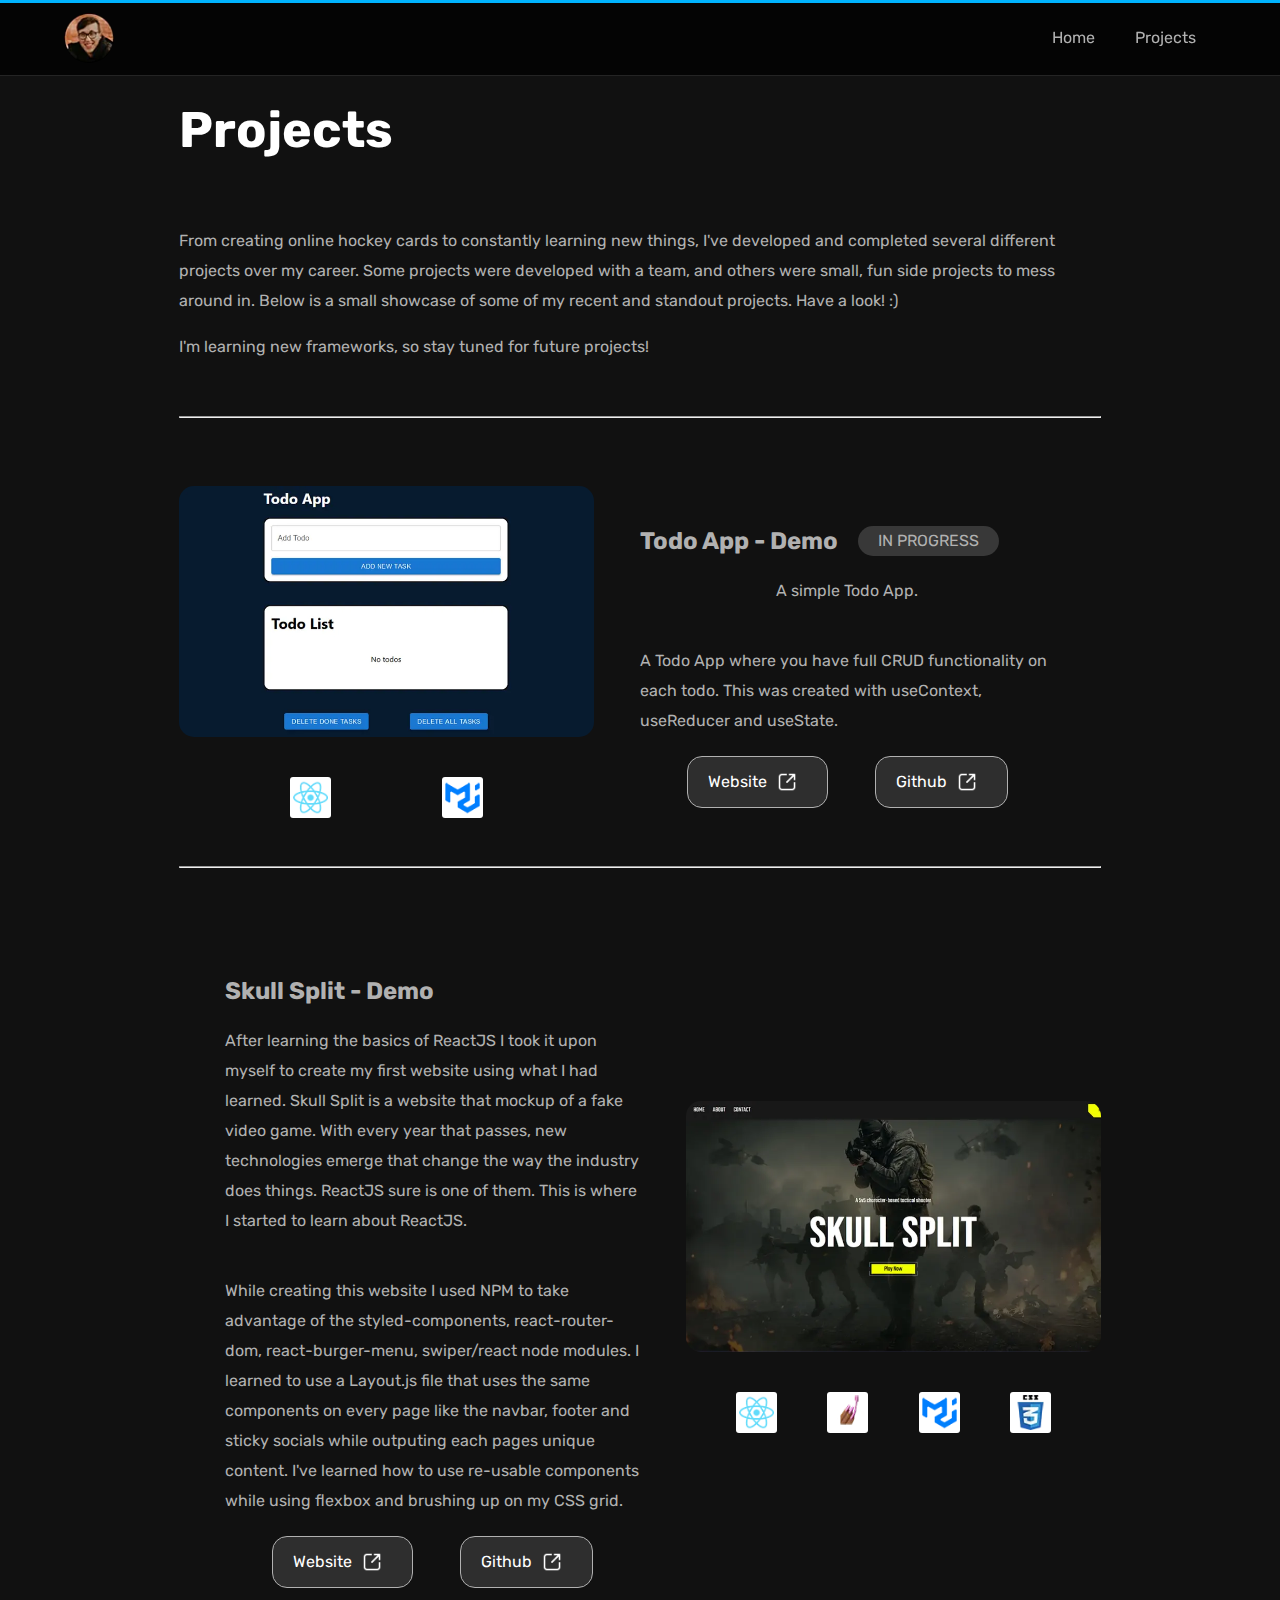
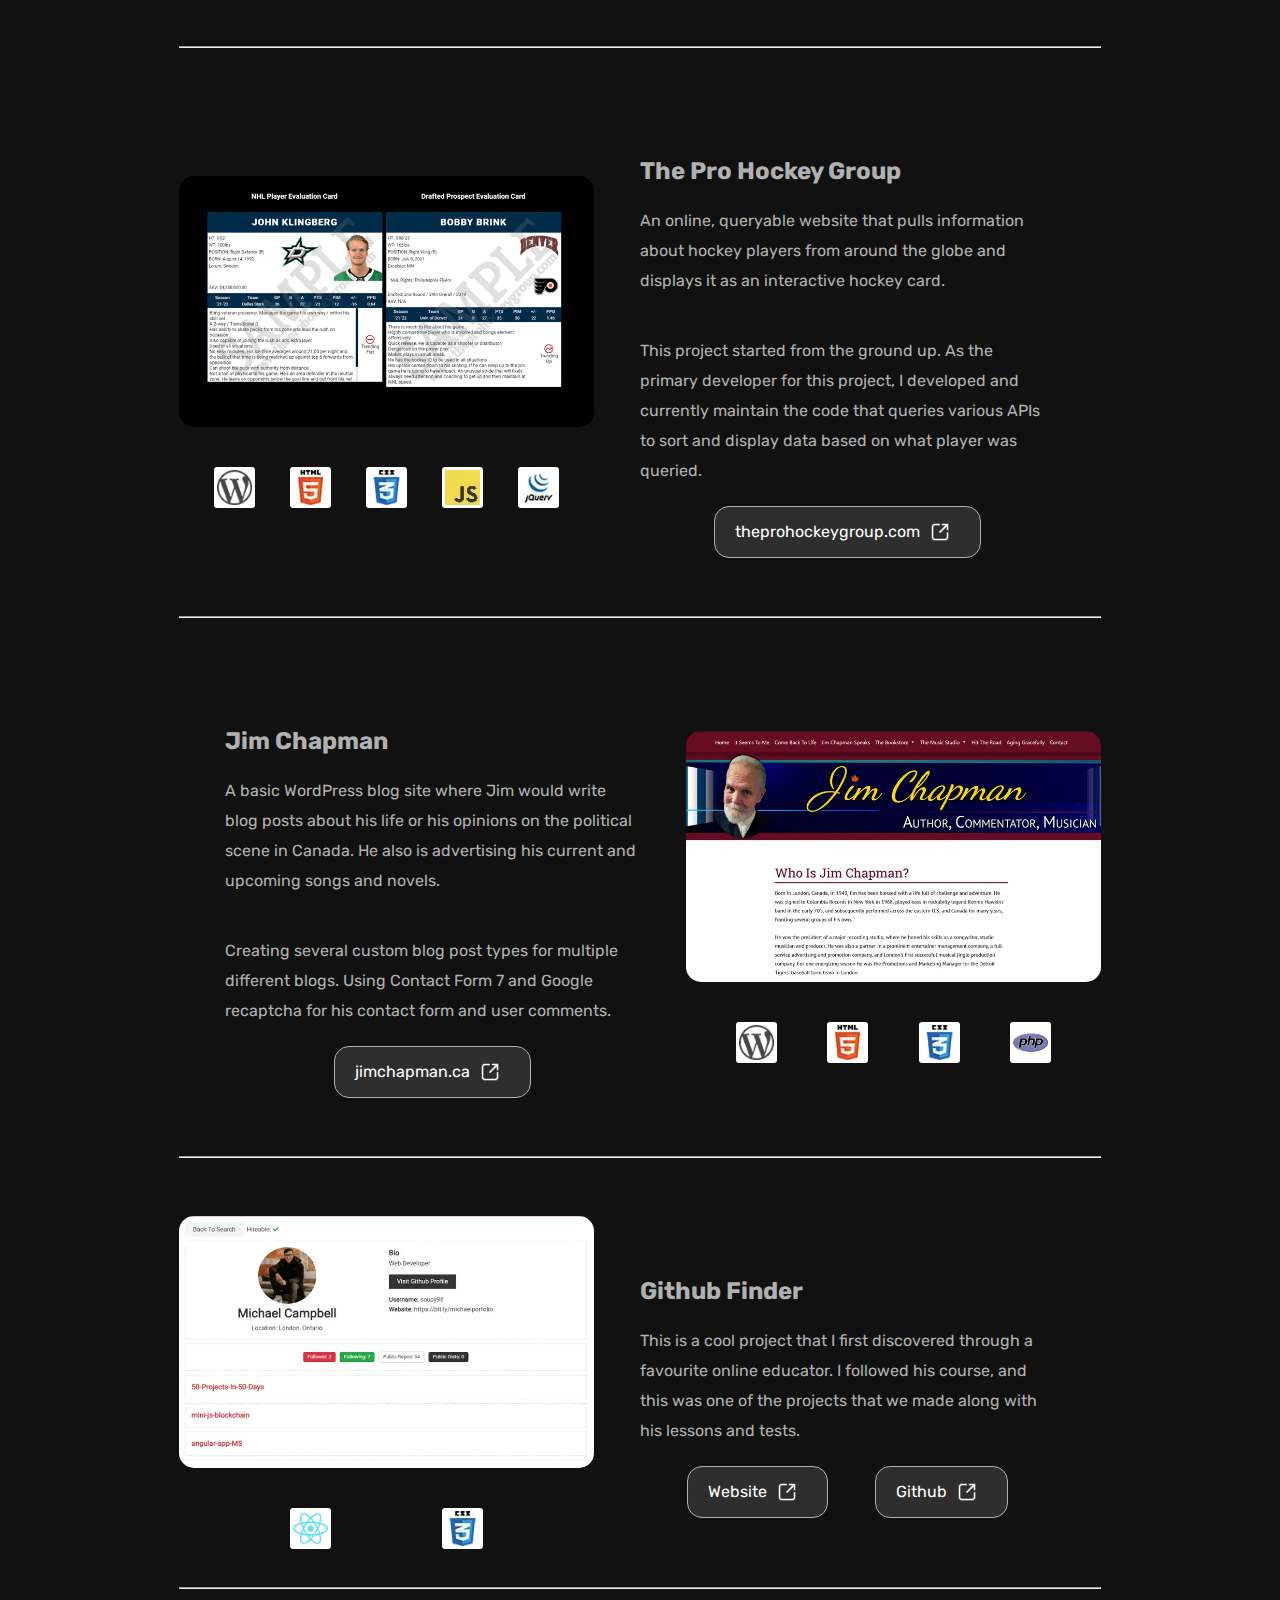
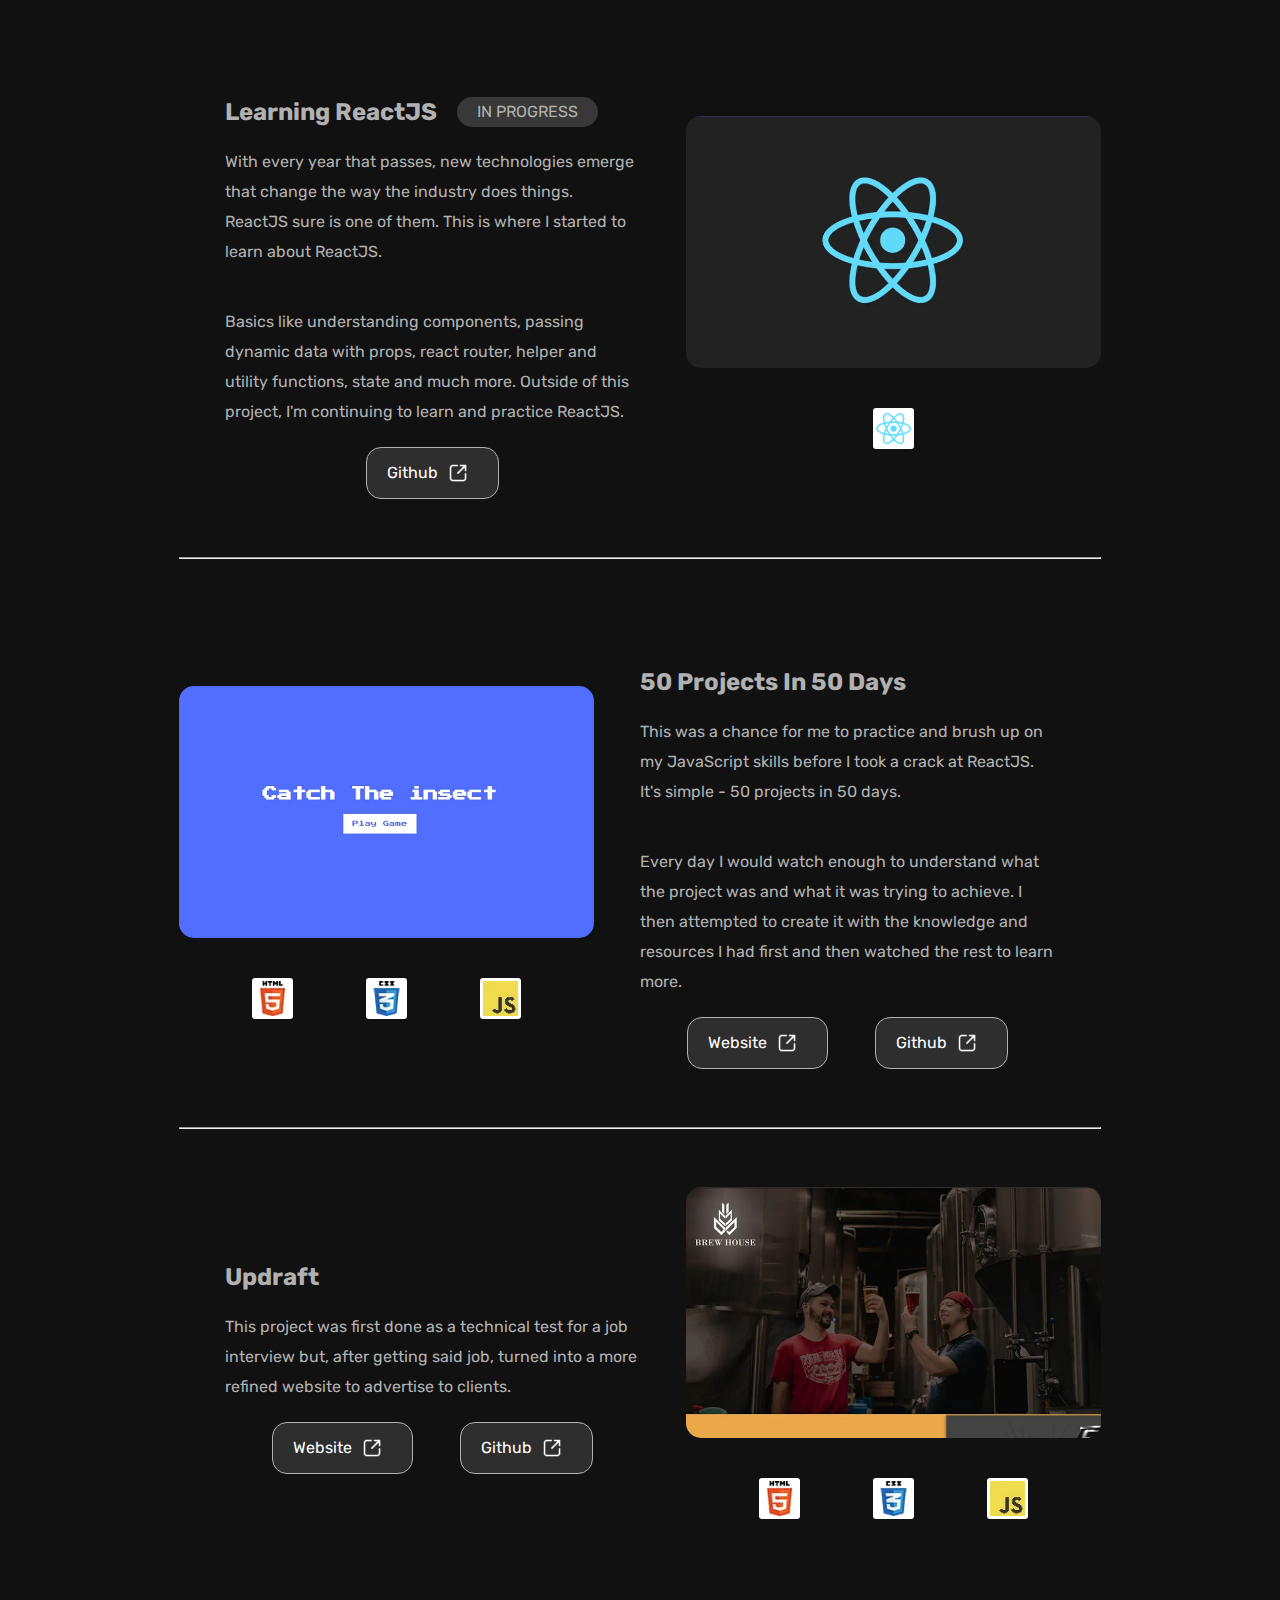
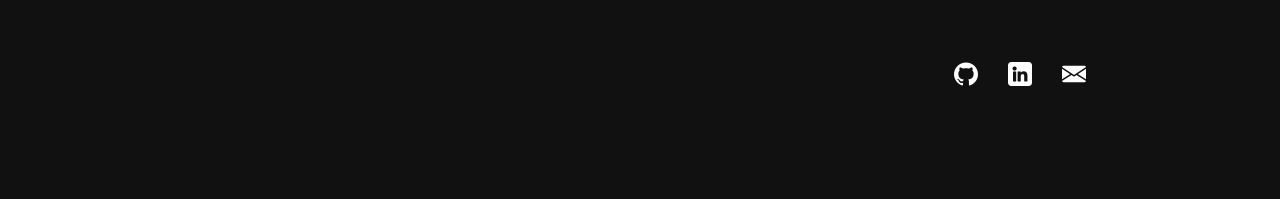
==== commit 735011e8: "CHORE updating imgs" ====
--- a/projects.html
+++ b/projects.html
@@ -70,6 +70,63 @@
         <br />
         <hr />
         <br />
+        <div class="project-box">
+          <div class="project-img-box">
+            <img
+              src="./imgs/todo-app.webp"
+              class="lazyload"
+              alt="Landing page of my Todo App"
+            />
+            <div class="stack-lang">
+              <img
+                src="./imgs/reactjs.webp"
+                class="lazyload"
+                alt="ReactJS logo"
+              />
+              <img
+                src="./imgs/mui-logo.webp"
+                class="lazyload"
+                alt="Material UI logo"
+              />
+            </div>
+          </div>
+          <div class="project-inner">
+            <div class="title">
+              <h2>Todo App - Demo</h2>
+              <span class="in-progress">IN PROGRESS</span>
+            </div>
+            <p>A simple Todo App.</p>
+            <p>
+              A Todo App where you have full CRUD functionality on each todo.
+              This was created with useContext, useReducer and useState.
+            </p>
+            <div class="project-links">
+              <a
+                href="https://michael-todo.netlify.app/"
+                target="_blank"
+                rel="noopener"
+                >Website
+                <img
+                  src="./imgs/share-w.webp"
+                  alt="open link in new tab icon"
+                  class="lazyload"
+              /></a>
+              <a
+                href="https://github.com/soupy96/react-todo"
+                target="_blank"
+                rel="noopener"
+                >Github
+                <img
+                  src="./imgs/share-w.webp"
+                  alt="open link in new tab icon"
+                  class="lazyload"
+              /></a>
+            </div>
+          </div>
+        </div>
+        <br />
+        <hr />
+        <br />
         <div class="project-box-reverse">
           <div class="project-img-box">
             <img
@@ -79,17 +136,26 @@
             />
             <div class="stack-lang">
               <img
-                src="./imgs/reactjs.png"
+                src="./imgs/reactjs.webp"
                 class="lazyload"
                 alt="ReactJS logo"
               />
-              <img src="./imgs/css3.png" class="lazyload" alt="CSS logo" />
+              <img
+                src="./imgs/styled-components-logo.webp"
+                class="lazyload"
+                alt="Styled Components logo"
+              />
+              <img
+                src="./imgs/mui-logo.webp"
+                class="lazyload"
+                alt="Material UI logo"
+              />
+              <img src="./imgs/css3.webp" class="lazyload" alt="CSS logo" />
             </div>
           </div>
           <div class="project-inner">
             <div class="title">
               <h2>Skull Split - Demo</h2>
-              <span class="in-progress">IN PROGRESS</span>
             </div>
             <p>
               After learning the basics of ReactJS I took it upon myself to
@@ -144,14 +210,22 @@
             />
             <div class="stack-lang">
               <img
-                src="./imgs/wordpress.png"
+                src="./imgs/wordpress.webp"
                 class="lazyload"
                 alt="Wordpress logo"
               />
-              <img src="./imgs/html5.jpg" class="lazyload" alt="HTML5 logo" />
-              <img src="./imgs/css3.png" class="lazyload" alt="CSS3 logo" />
-              <img src="./imgs/js.png" class="lazyload" alt="JavaScript logo" />
-              <img src="./imgs/jquery.png" class="lazyload" alt="jQuery logo" />
+              <img src="./imgs/html5.webp" class="lazyload" alt="HTML5 logo" />
+              <img src="./imgs/css3.webp" class="lazyload" alt="CSS3 logo" />
+              <img
+                src="./imgs/js.webp"
+                class="lazyload"
+                alt="JavaScript logo"
+              />
+              <img
+                src="./imgs/jquery.webp"
+                class="lazyload"
+                alt="jQuery logo"
+              />
             </div>
           </div>
           <div class="project-inner">
@@ -187,13 +261,61 @@
         <div class="project-box-reverse">
           <div class="project-img-box">
             <img
+              src="./imgs/jimchapman-smol.webp"
+              class="lazyload"
+              alt="jim chapman website screenshot"
+            />
+            <div class="stack-lang">
+              <img
+                src="./imgs/wordpress.webp"
+                class="lazyload"
+                alt="Wordpress logo"
+              />
+              <img src="./imgs/html5.webp" class="lazyload" alt="HTML5 logo" />
+              <img src="./imgs/css3.webp" class="lazyload" alt="CSS3 logo" />
+              <img src="./imgs/php.webp" class="lazyload" alt="PHP logo" />
+            </div>
+          </div>
+          <div class="project-inner">
+            <div class="title">
+              <h2>Jim Chapman</h2>
+            </div>
+            <p>
+              A basic WordPress blog site where Jim would write blog posts about
+              his life or his opinions on the political scene in Canada. He also
+              is advertising his current and upcoming songs and novels.
+            </p>
+            <p>
+              Creating several custom blog post types for multiple different
+              blogs. Using Contact Form 7 and Google recaptcha for his contact
+              form and user comments.
+            </p>
+            <a href="https://jimchapman.ca/" target="_blank" rel="noopener"
+              >jimchapman.ca
+              <img
+                src="./imgs/share-w.webp"
+                alt="open link in new tab icon"
+                class="lazyload"
+            /></a>
+          </div>
+        </div>
+        <br />
+        <hr />
+        <br />
+        <div class="project-box">
+          <div class="project-img-box">
+            <img
               src="./imgs/githubfinder-smol.webp"
               class="lazyload"
               alt="screenshot of my github finder project"
             />
             <div class="stack-lang">
-              <img src="./imgs/reactjs.png" class="lazyload" alt="HTML5 logo" />
-              <img src="./imgs/css3.png" class="lazyload" alt="CSS3 logo" />
+              <img
+                src="./imgs/reactjs.webp"
+                class="lazyload"
+                alt="HTML5 logo"
+              />
+              <img src="./imgs/css3.webp" class="lazyload" alt="CSS3 logo" />
             </div>
           </div>
           <div class="project-inner">
@@ -232,16 +354,16 @@
         <br />
         <hr />
         <br />
-        <div class="project-box">
-          <div class="project-img-box">
-            <img
-              src="./imgs/react-smol.webp"
+        <div class="project-box-reverse">
+          <div class="project-img-box">
+            <img
+              src="./imgs/react-main-smol.webp"
               class="lazyload"
               alt="ReactJS framework logo"
             />
             <div class="stack-lang">
               <img
-                src="./imgs/reactjs.png"
+                src="./imgs/reactjs.webp"
                 class="lazyload"
                 alt="ReactJS logo"
               />
@@ -278,7 +400,7 @@
         <br />
         <hr />
         <br />
-        <div class="project-box-reverse">
+        <div class="project-box">
           <div class="project-img-box">
             <img
               src="./imgs/50-projects-50-days-smol.webp"
@@ -286,9 +408,13 @@
               alt="screenshot of my 50 projects in 50 days repo"
             />
             <div class="stack-lang">
-              <img src="./imgs/html5.jpg" class="lazyload" alt="HTML5 logo" />
-              <img src="./imgs/css3.png" class="lazyload" alt="CSS3 logo" />
-              <img src="./imgs/js.png" class="lazyload" alt="JavaScript logo" />
+              <img src="./imgs/html5.webp" class="lazyload" alt="HTML5 logo" />
+              <img src="./imgs/css3.webp" class="lazyload" alt="CSS3 logo" />
+              <img
+                src="./imgs/js.webp"
+                class="lazyload"
+                alt="JavaScript logo"
+              />
             </div>
           </div>
           <div class="project-inner">
@@ -333,7 +459,7 @@
         <br />
         <hr />
         <br />
-        <div class="project-box">
+        <div class="project-box-reverse">
           <div class="project-img-box">
             <img
               src="./imgs/updraftTILE-smol.webp"
@@ -341,9 +467,13 @@
               alt="screenshot of mny updraft website"
             />
             <div class="stack-lang">
-              <img src="./imgs/html5.jpg" class="lazyload" alt="HTML5 logo" />
-              <img src="./imgs/css3.png" class="lazyload" alt="CSS3 logo" />
-              <img src="./imgs/js.png" class="lazyload" alt="JavaScript logo" />
+              <img src="./imgs/html5.webp" class="lazyload" alt="HTML5 logo" />
+              <img src="./imgs/css3.webp" class="lazyload" alt="CSS3 logo" />
+              <img
+                src="./imgs/js.webp"
+                class="lazyload"
+                alt="JavaScript logo"
+              />
             </div>
           </div>
           <div class="project-inner">
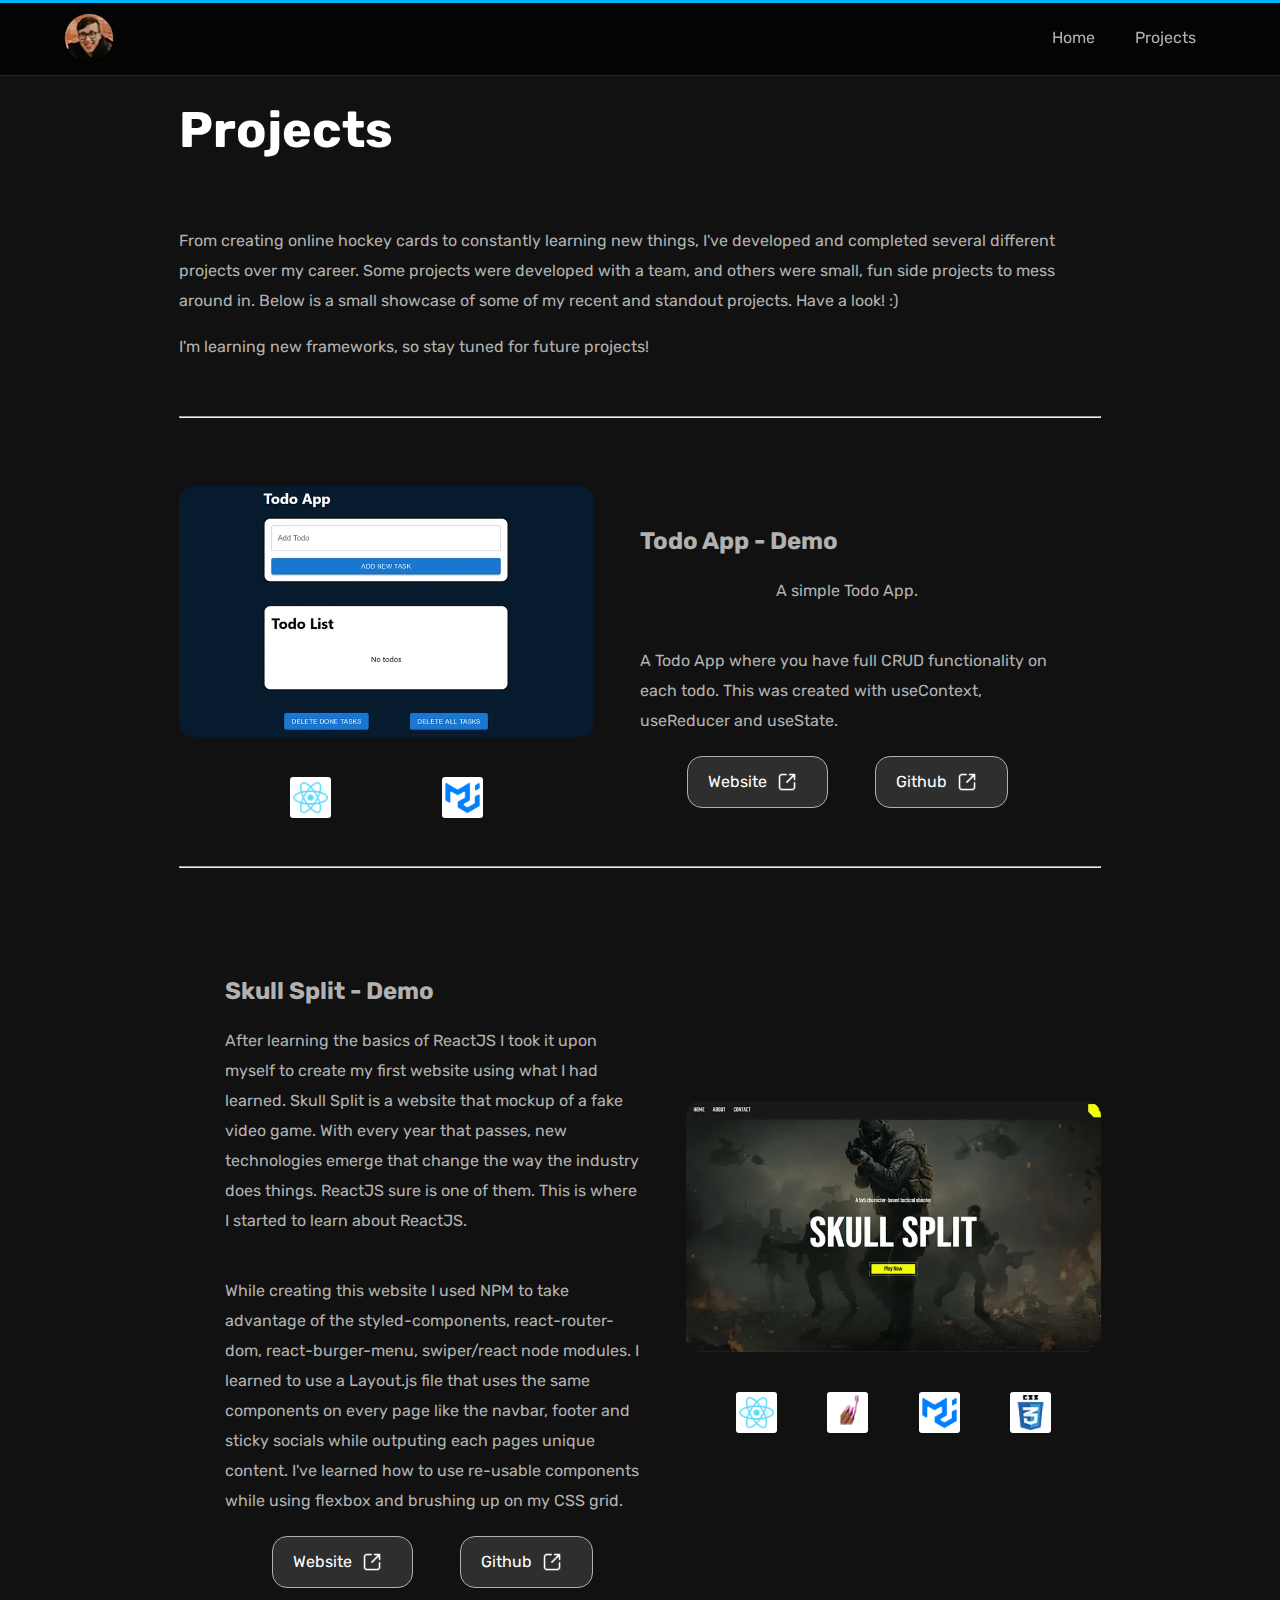
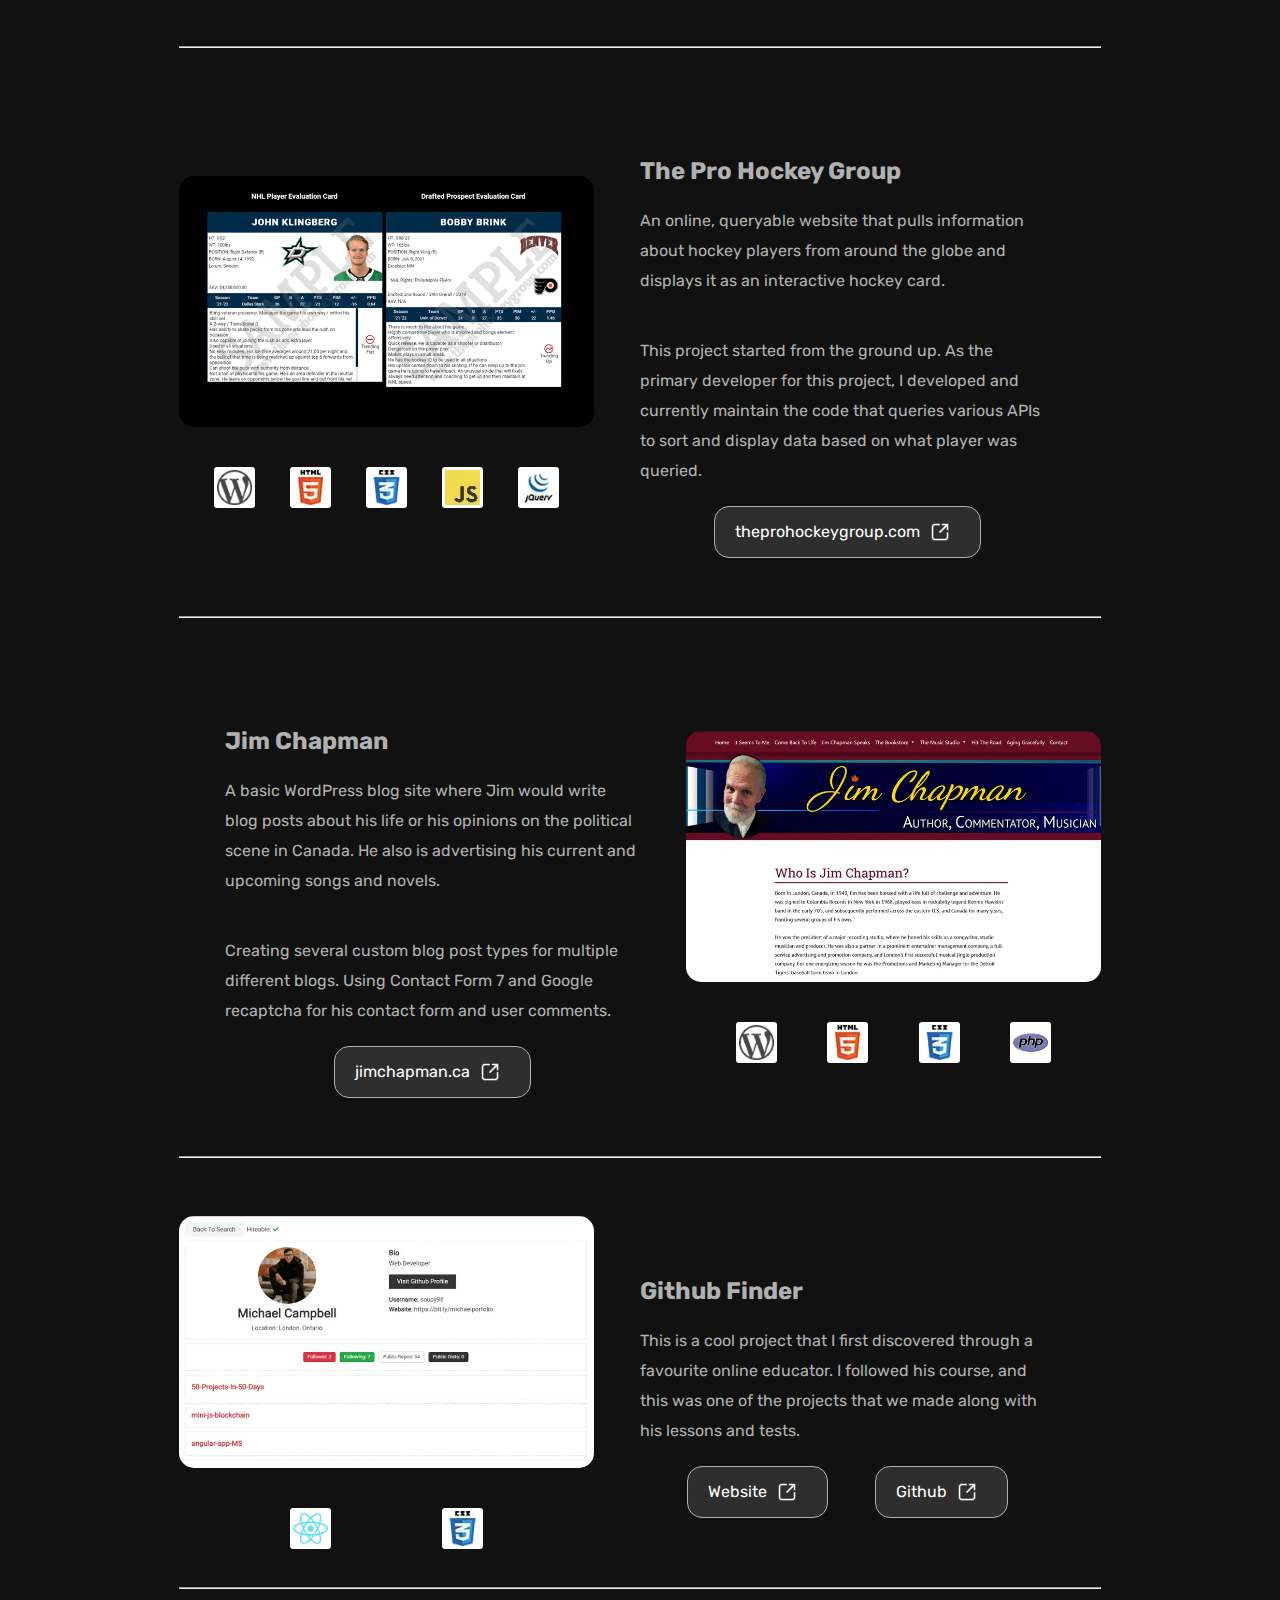
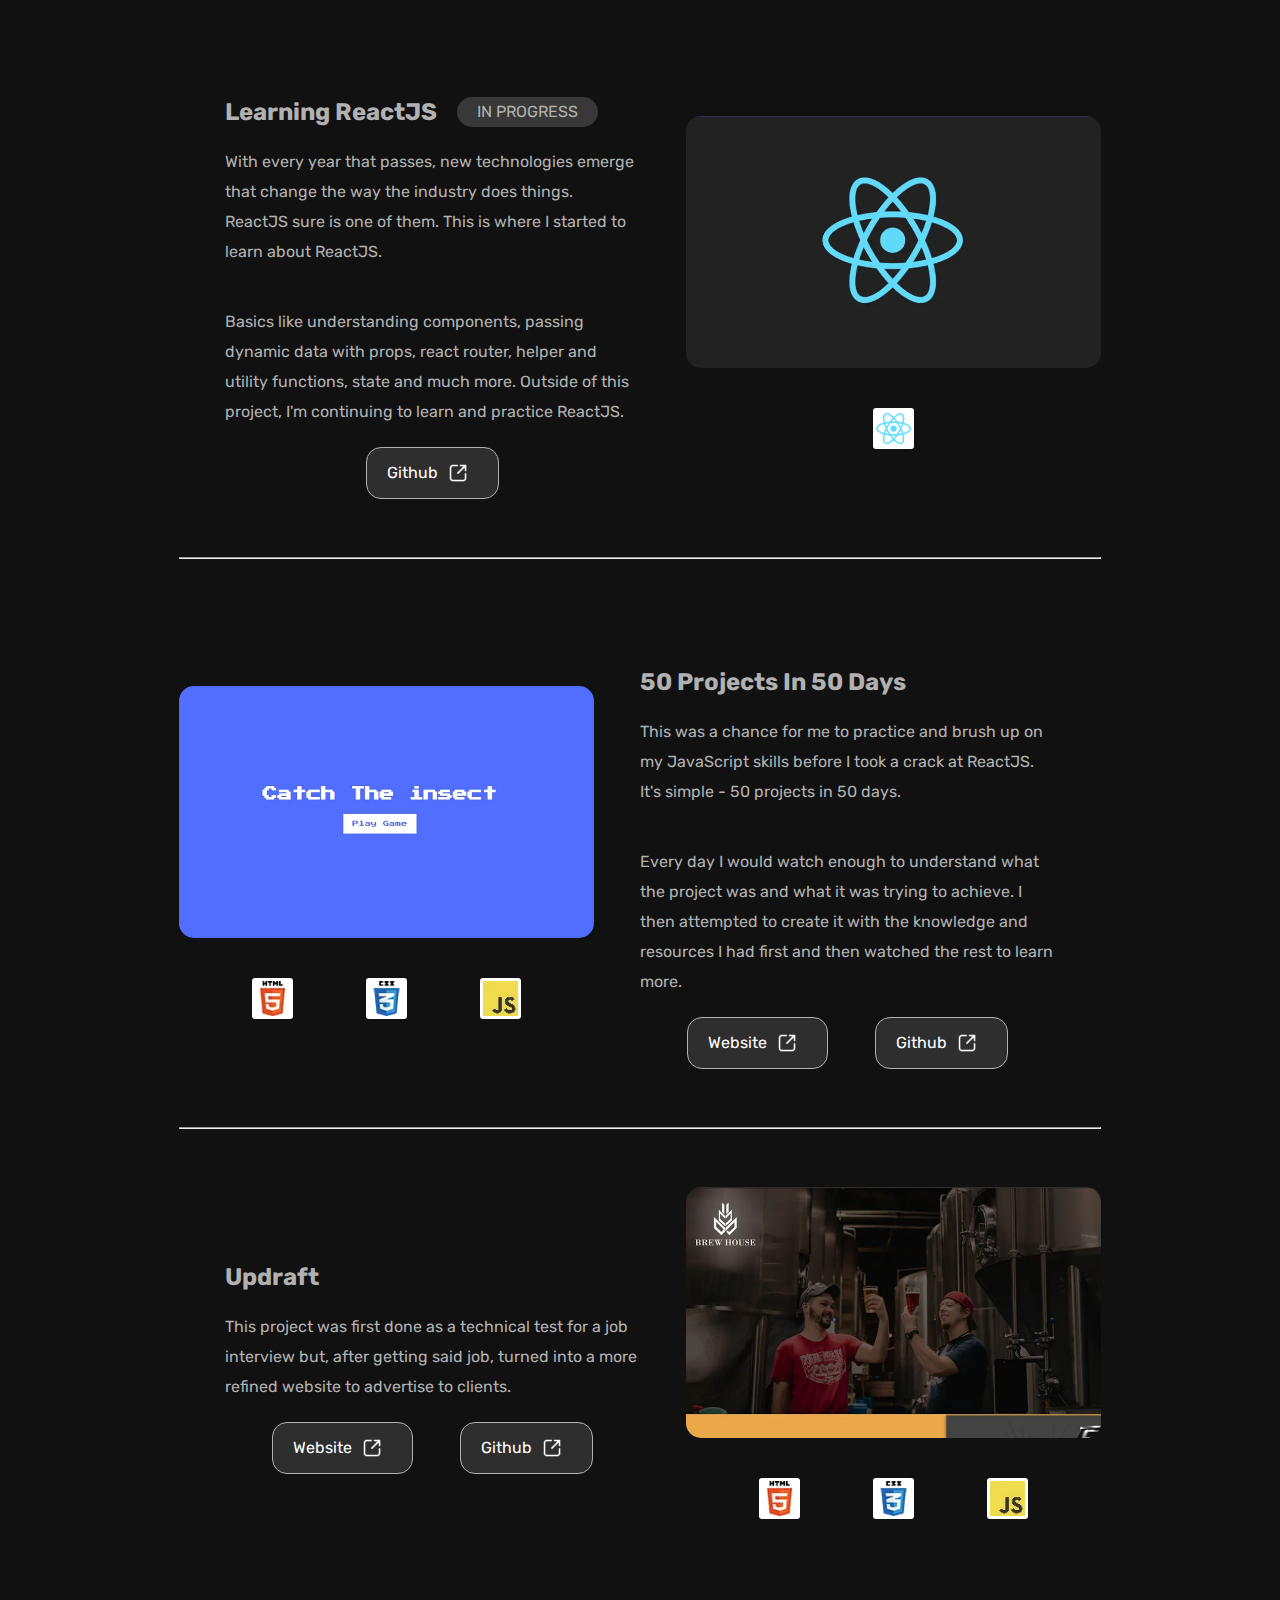
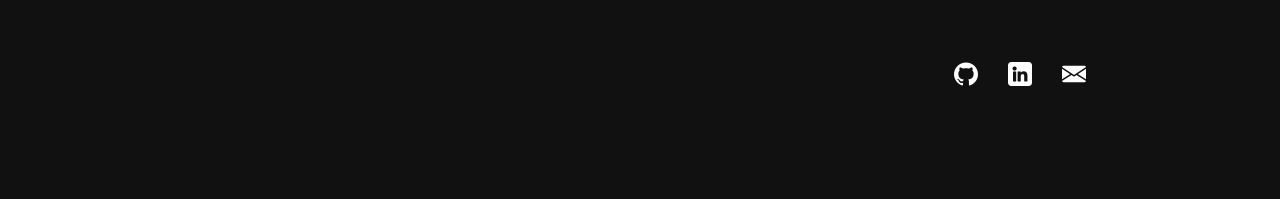
==== commit 5b8747cb: "CHORE removing the in progress bar on the todo app" ====
--- a/projects.html
+++ b/projects.html
@@ -93,7 +93,6 @@
           <div class="project-inner">
             <div class="title">
               <h2>Todo App - Demo</h2>
-              <span class="in-progress">IN PROGRESS</span>
             </div>
             <p>A simple Todo App.</p>
             <p>
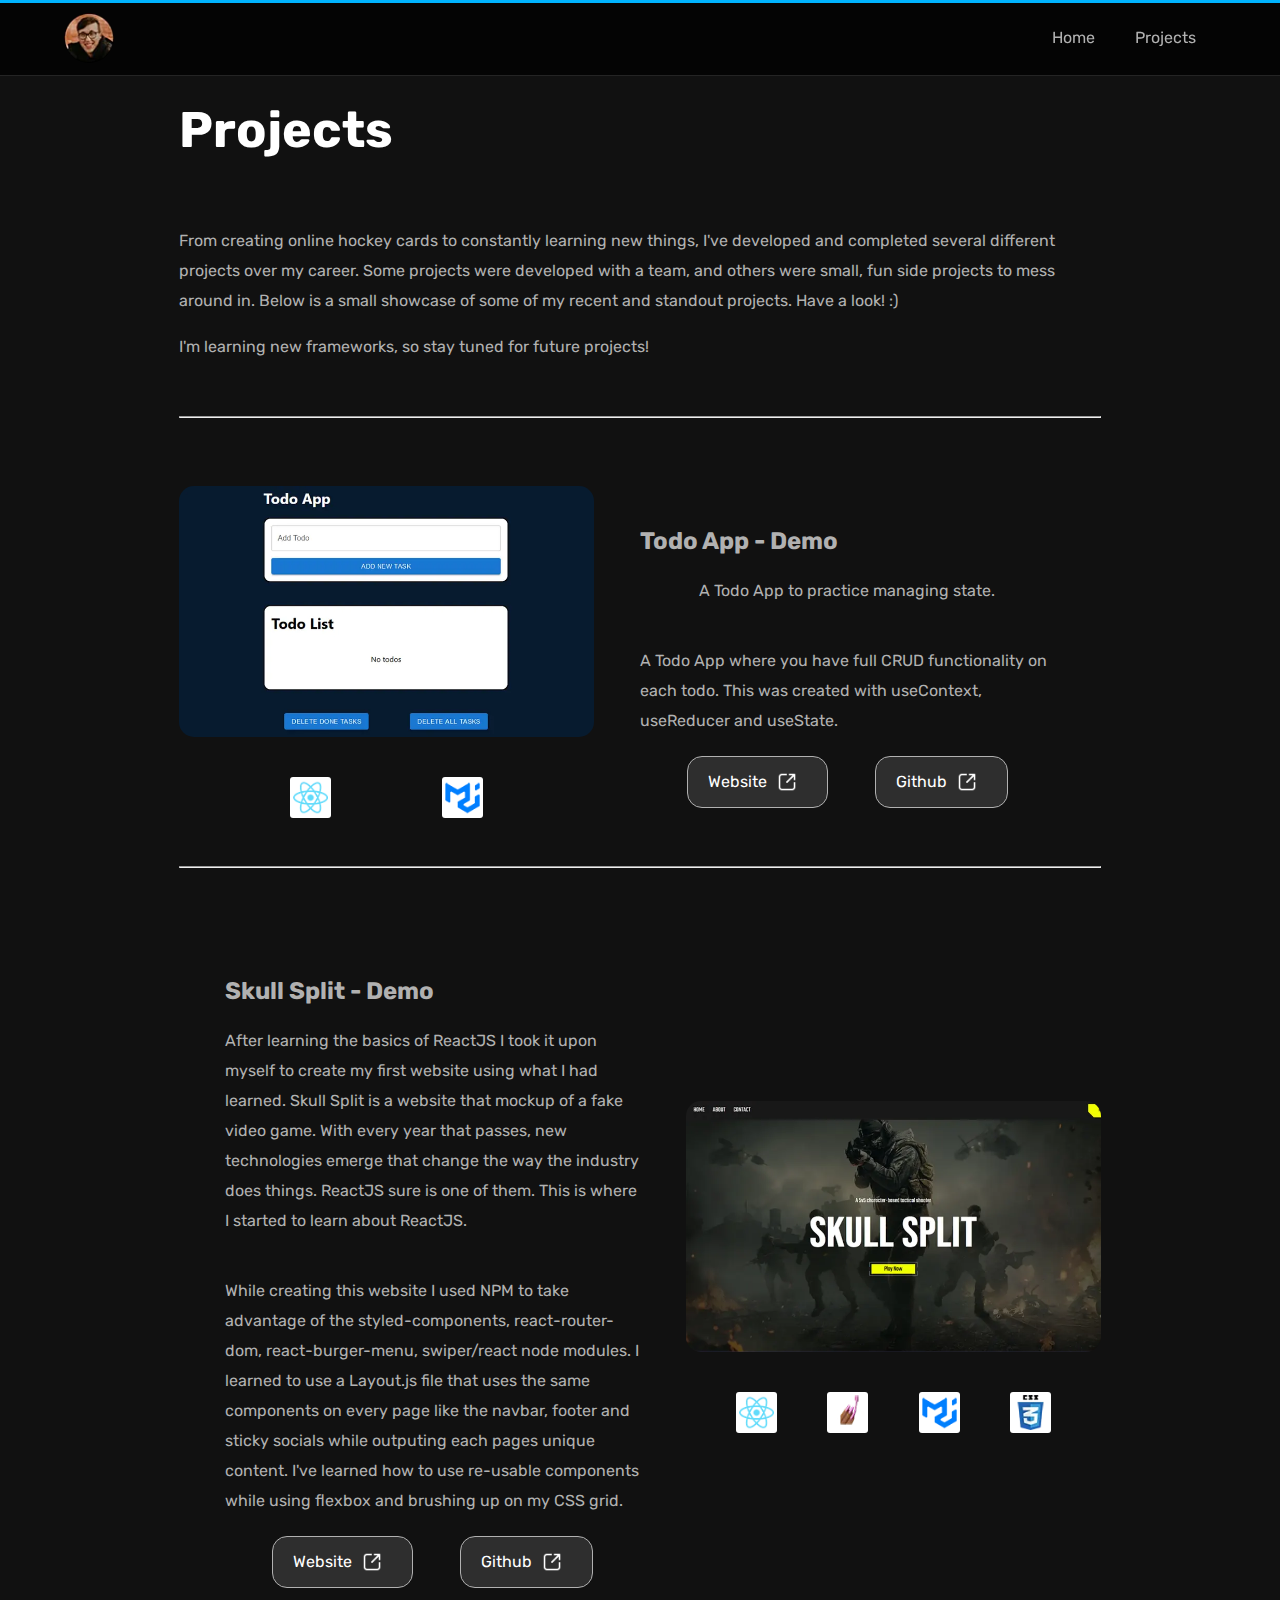
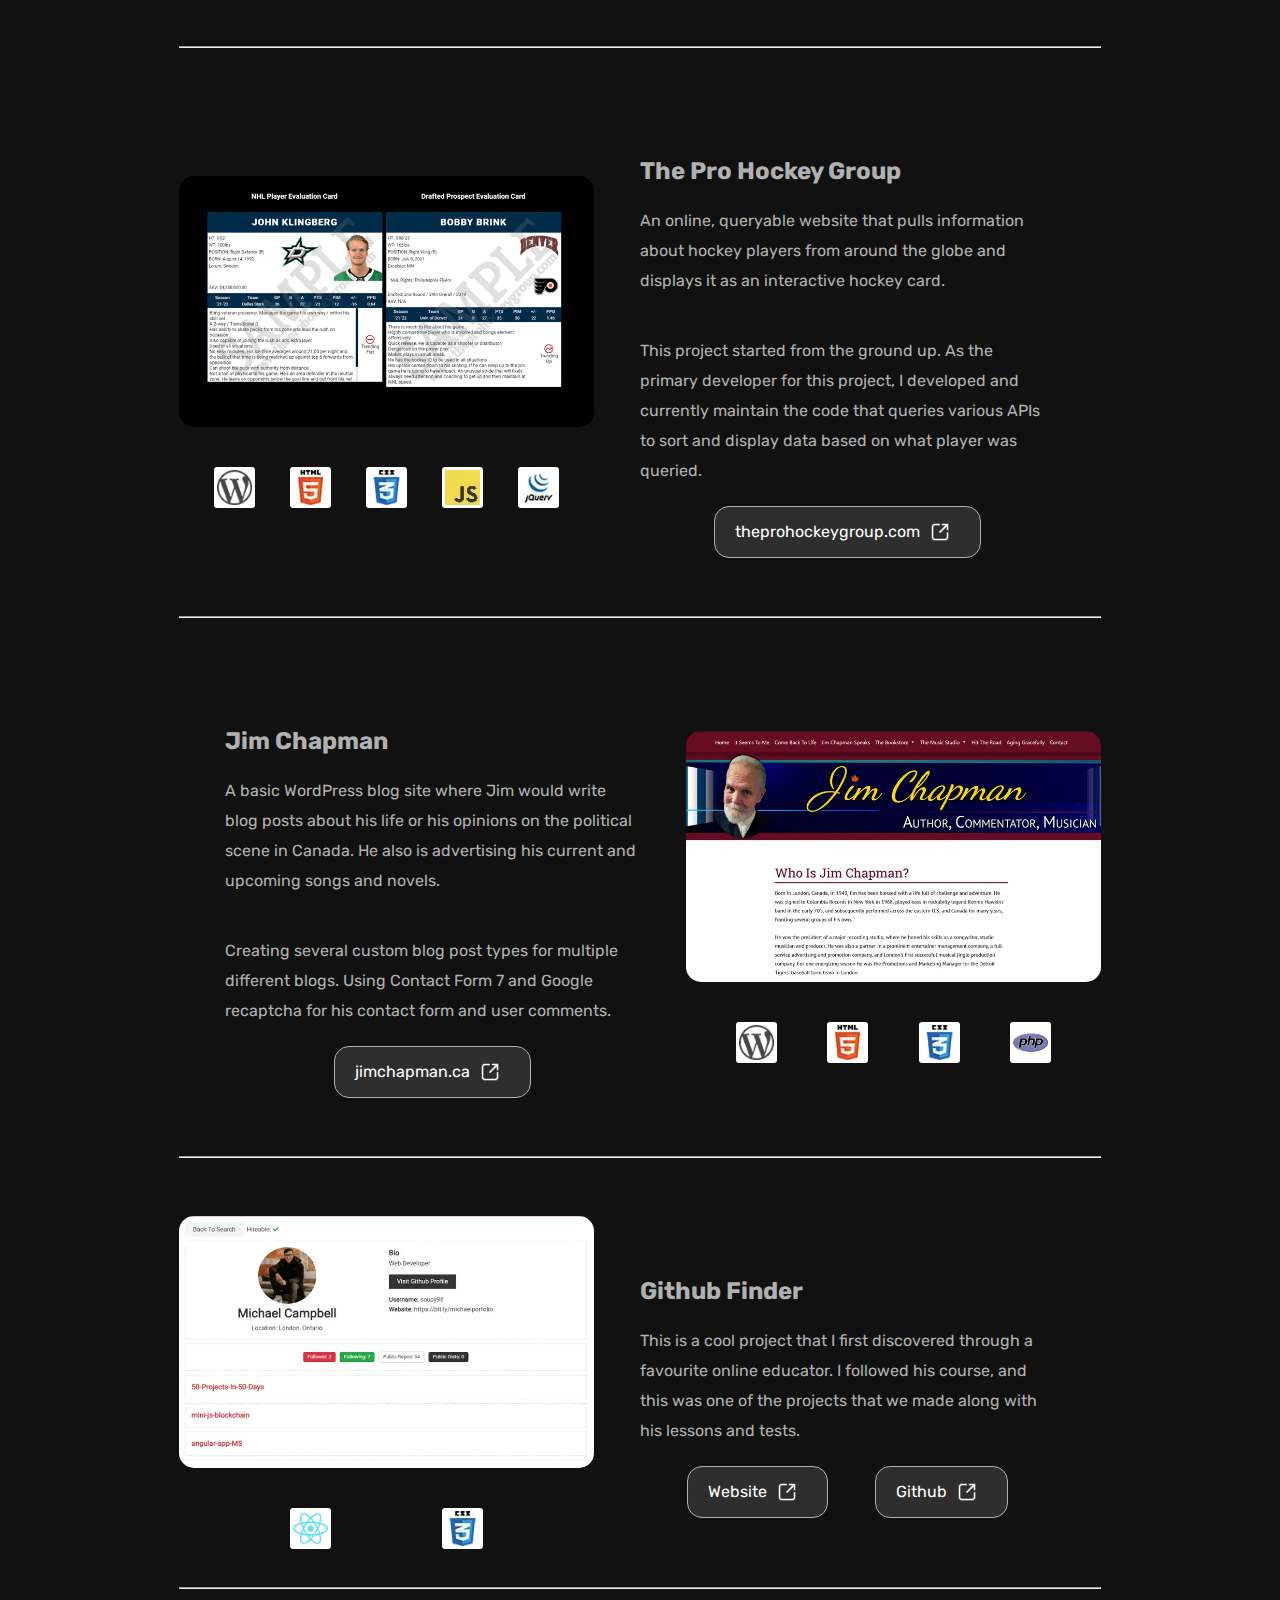
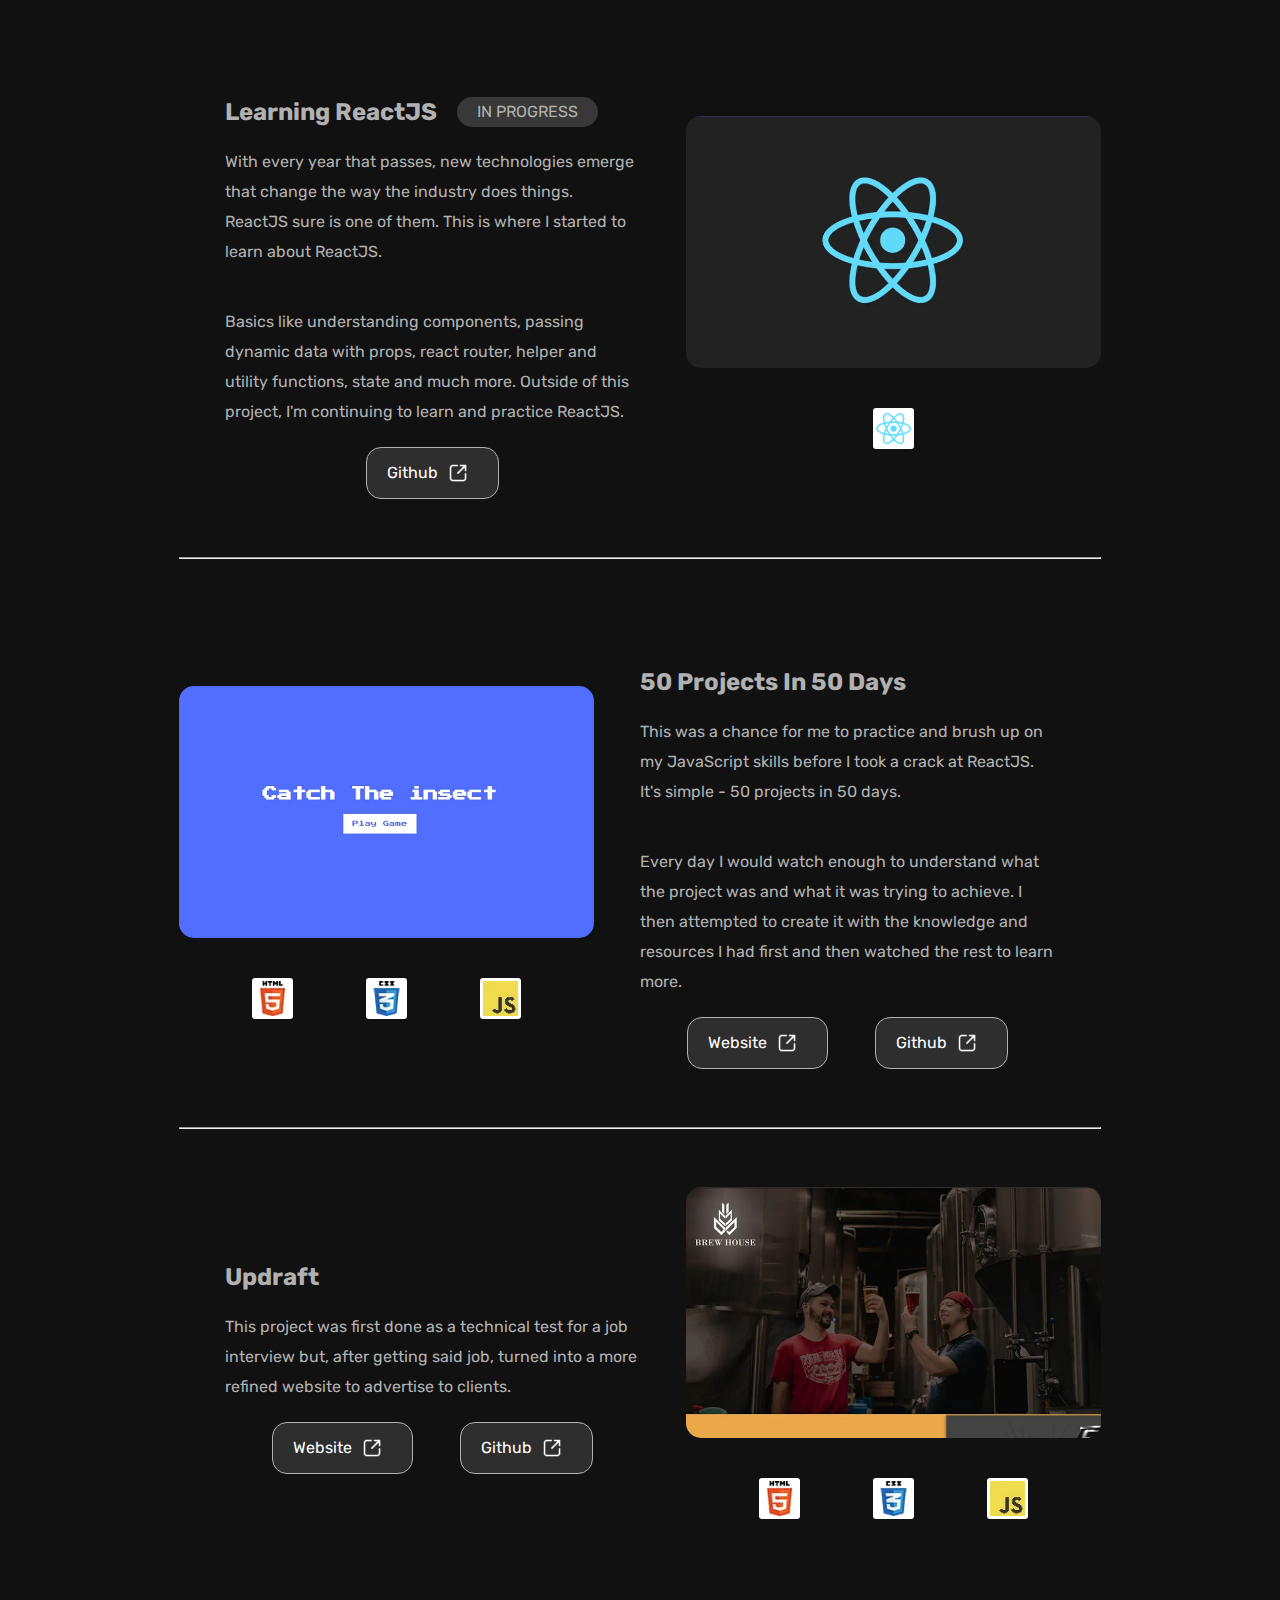
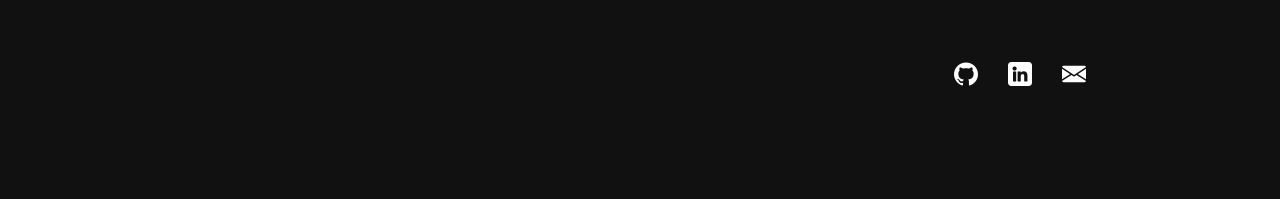
==== commit 5dacf05b: "CHORE adding more text to the todo app description" ====
--- a/projects.html
+++ b/projects.html
@@ -94,7 +94,7 @@
             <div class="title">
               <h2>Todo App - Demo</h2>
             </div>
-            <p>A simple Todo App.</p>
+            <p>A Todo App to practice managing state.</p>
             <p>
               A Todo App where you have full CRUD functionality on each todo.
               This was created with useContext, useReducer and useState.
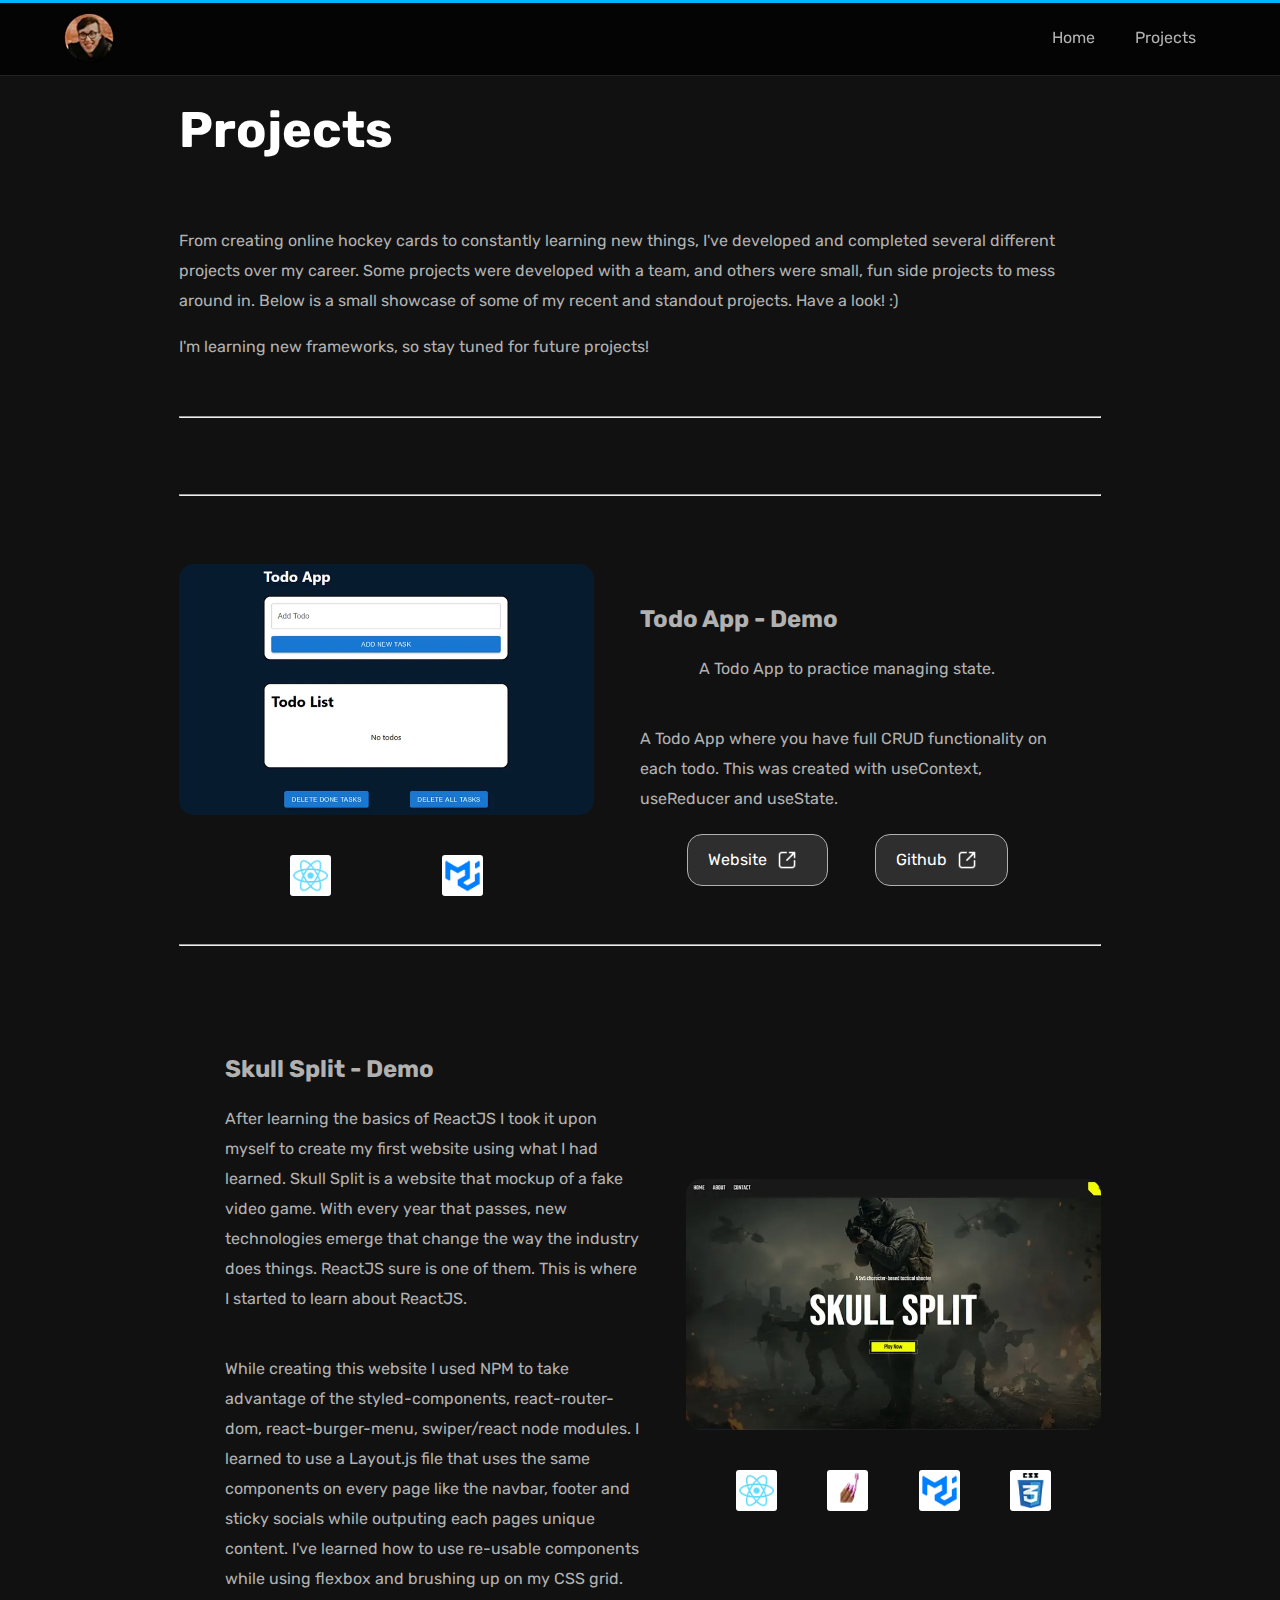
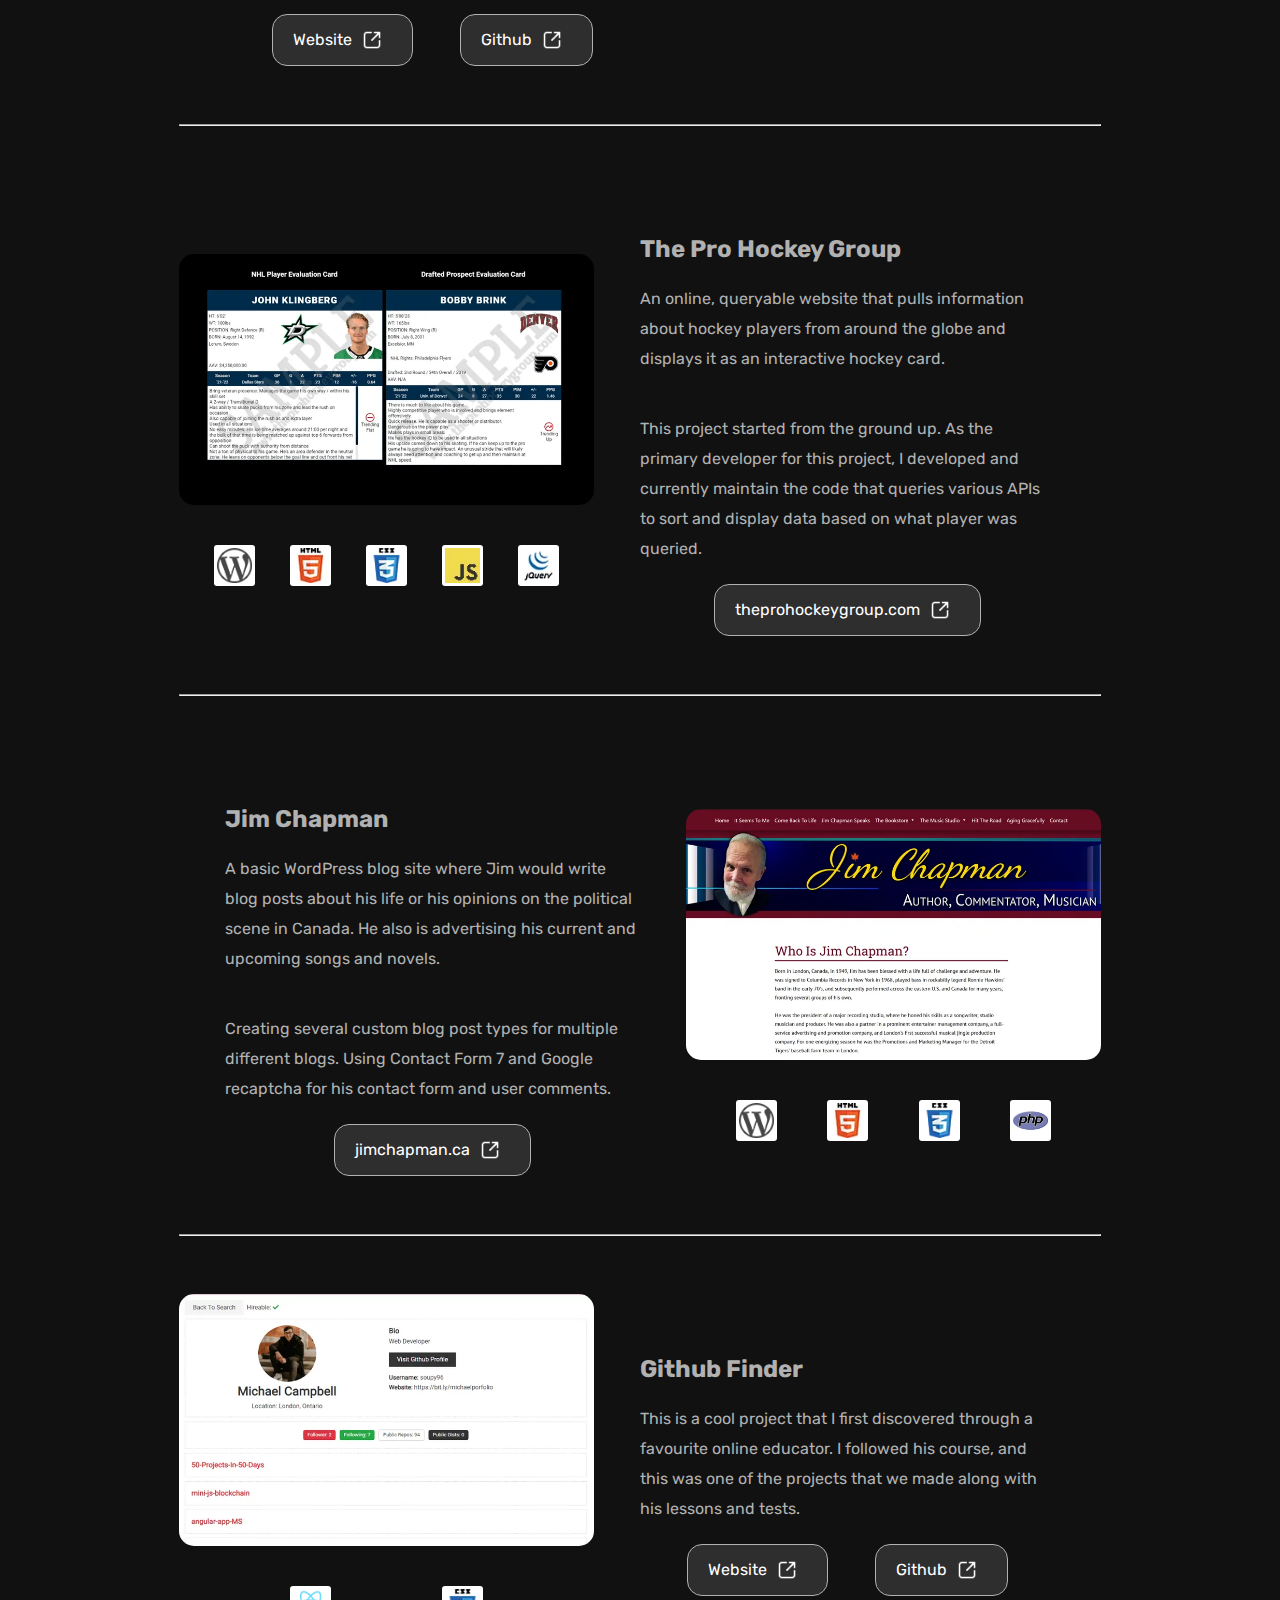
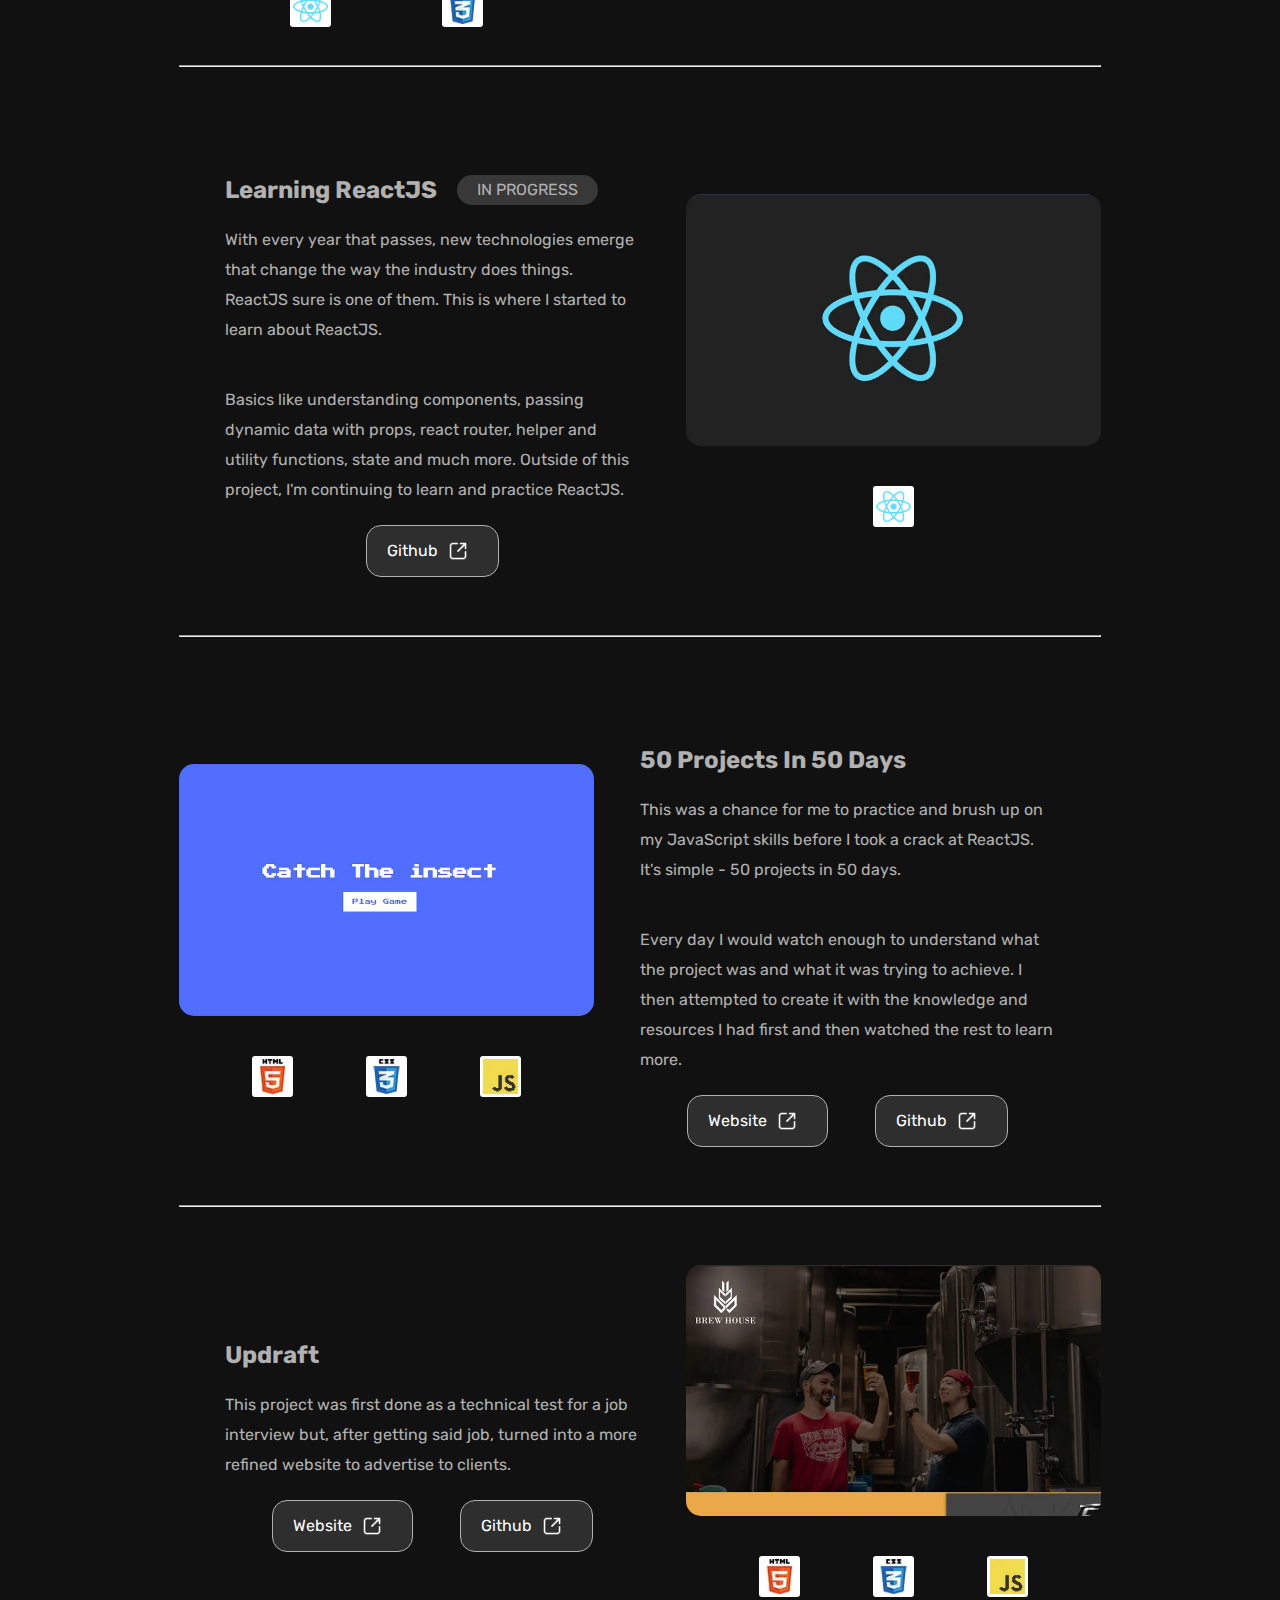
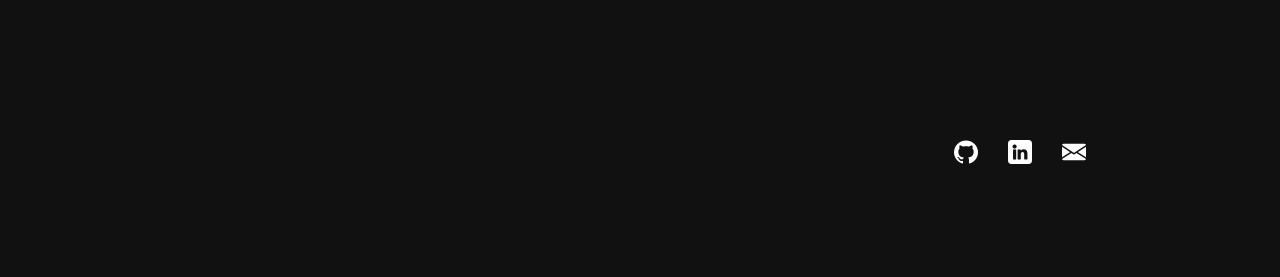
==== commit 39cf9f77: "hiding weather app" ====
--- a/projects.html
+++ b/projects.html
@@ -70,6 +70,54 @@
         <br />
         <hr />
         <br />
+        <!-- <div class="project-box-reverse">
+          <div class="project-img-box">
+            <img
+              src="./imgs/react-main-smol.webp"
+              class="lazyload"
+              alt="Landing page of my Weather App"
+            />
+            <div class="stack-lang">
+              <img
+                src="./imgs/reactjs.webp"
+                class="lazyload"
+                alt="ReactJS logo"
+              />
+              <img src="./imgs/vite.webp" class="lazyload" alt="Vite logo" />
+            </div>
+          </div>
+          <div class="project-inner">
+            <div class="title">
+              <h2>Weather App - Demo</h2>
+              <p class="in-progress">In Progress</p>
+            </div>
+            <div class="project-links">
+              <a
+                href="https://michael-weather-app.netlify.app/"
+                target="_blank"
+                rel="noopener"
+                >Website
+                <img
+                  src="./imgs/share-w.webp"
+                  alt="open link in new tab icon"
+                  class="lazyload"
+              /></a>
+              <a
+                href="https://github.com/soupy96/react-api-app"
+                target="_blank"
+                rel="noopener"
+                >Github
+                <img
+                  src="./imgs/share-w.webp"
+                  alt="open link in new tab icon"
+                  class="lazyload"
+              /></a>
+            </div>
+          </div>
+        </div> -->
+        <br />
+        <hr />
+        <br />
         <div class="project-box">
           <div class="project-img-box">
             <img
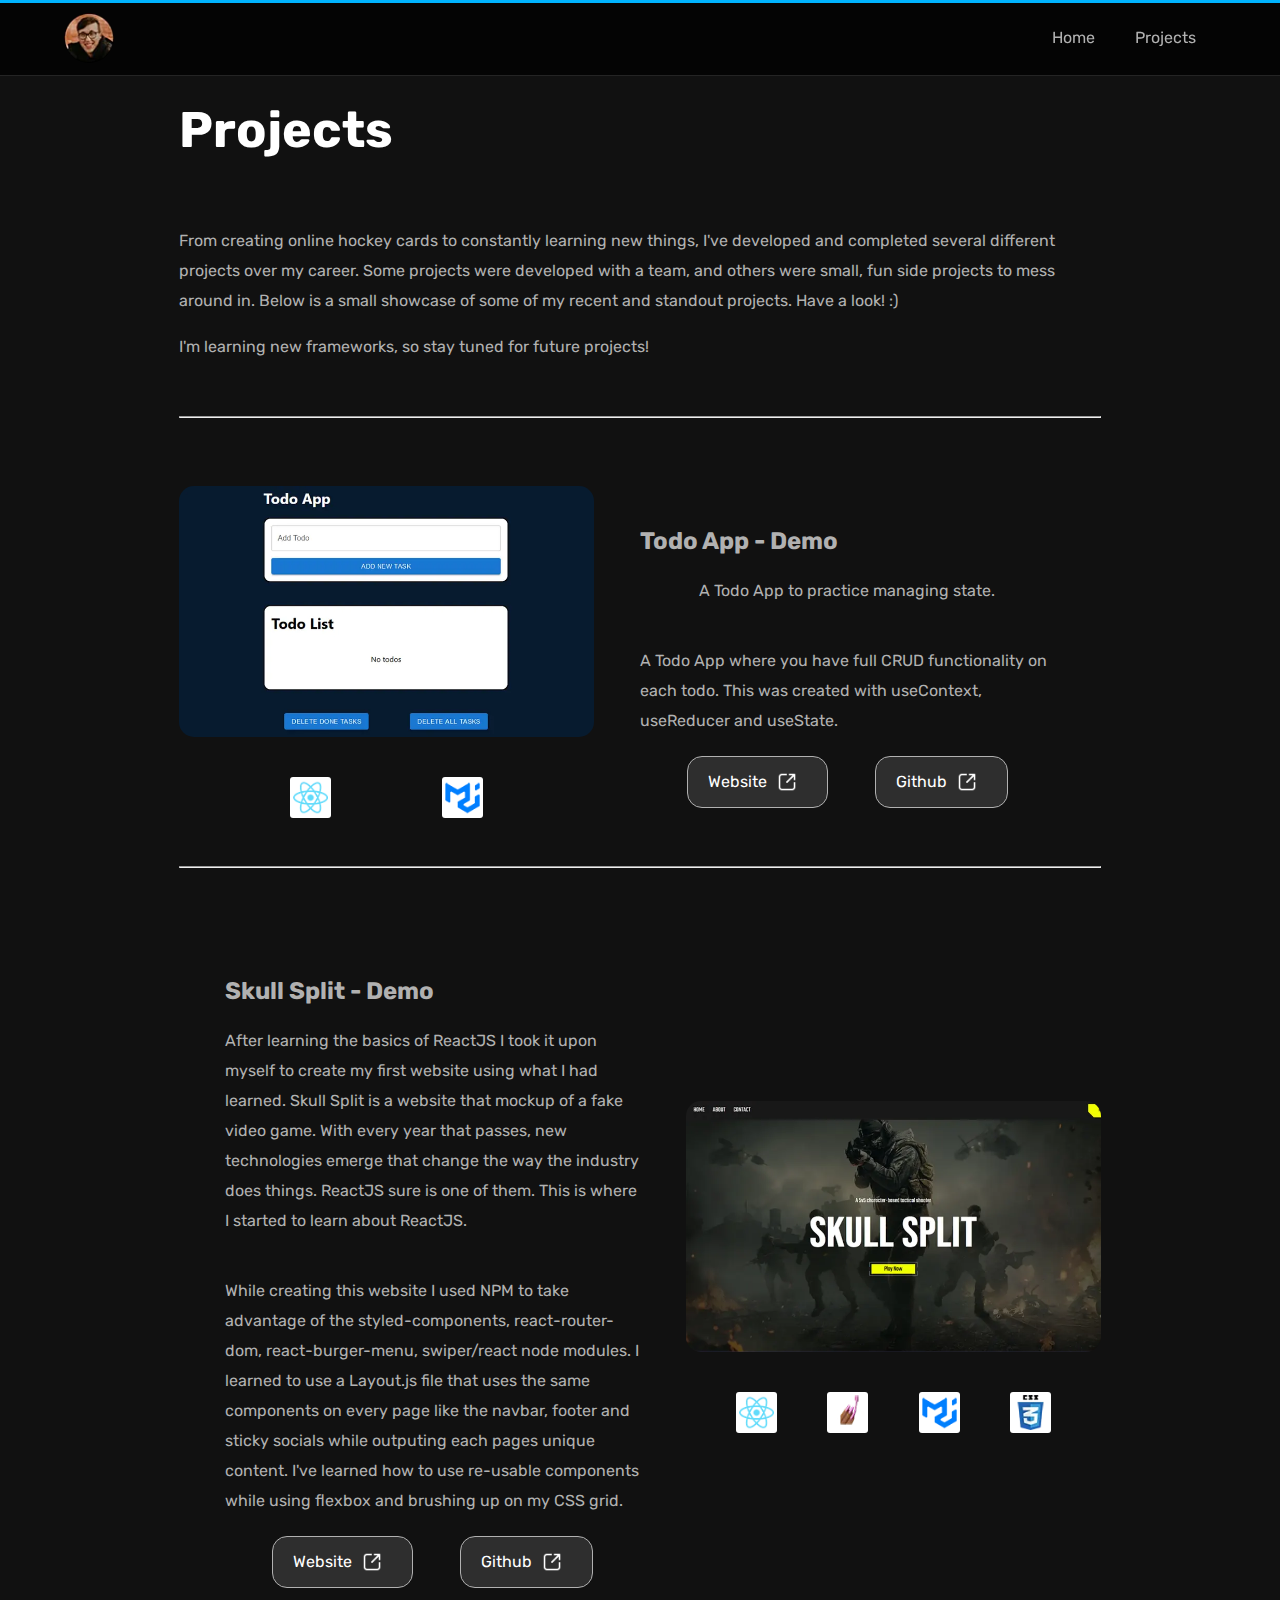
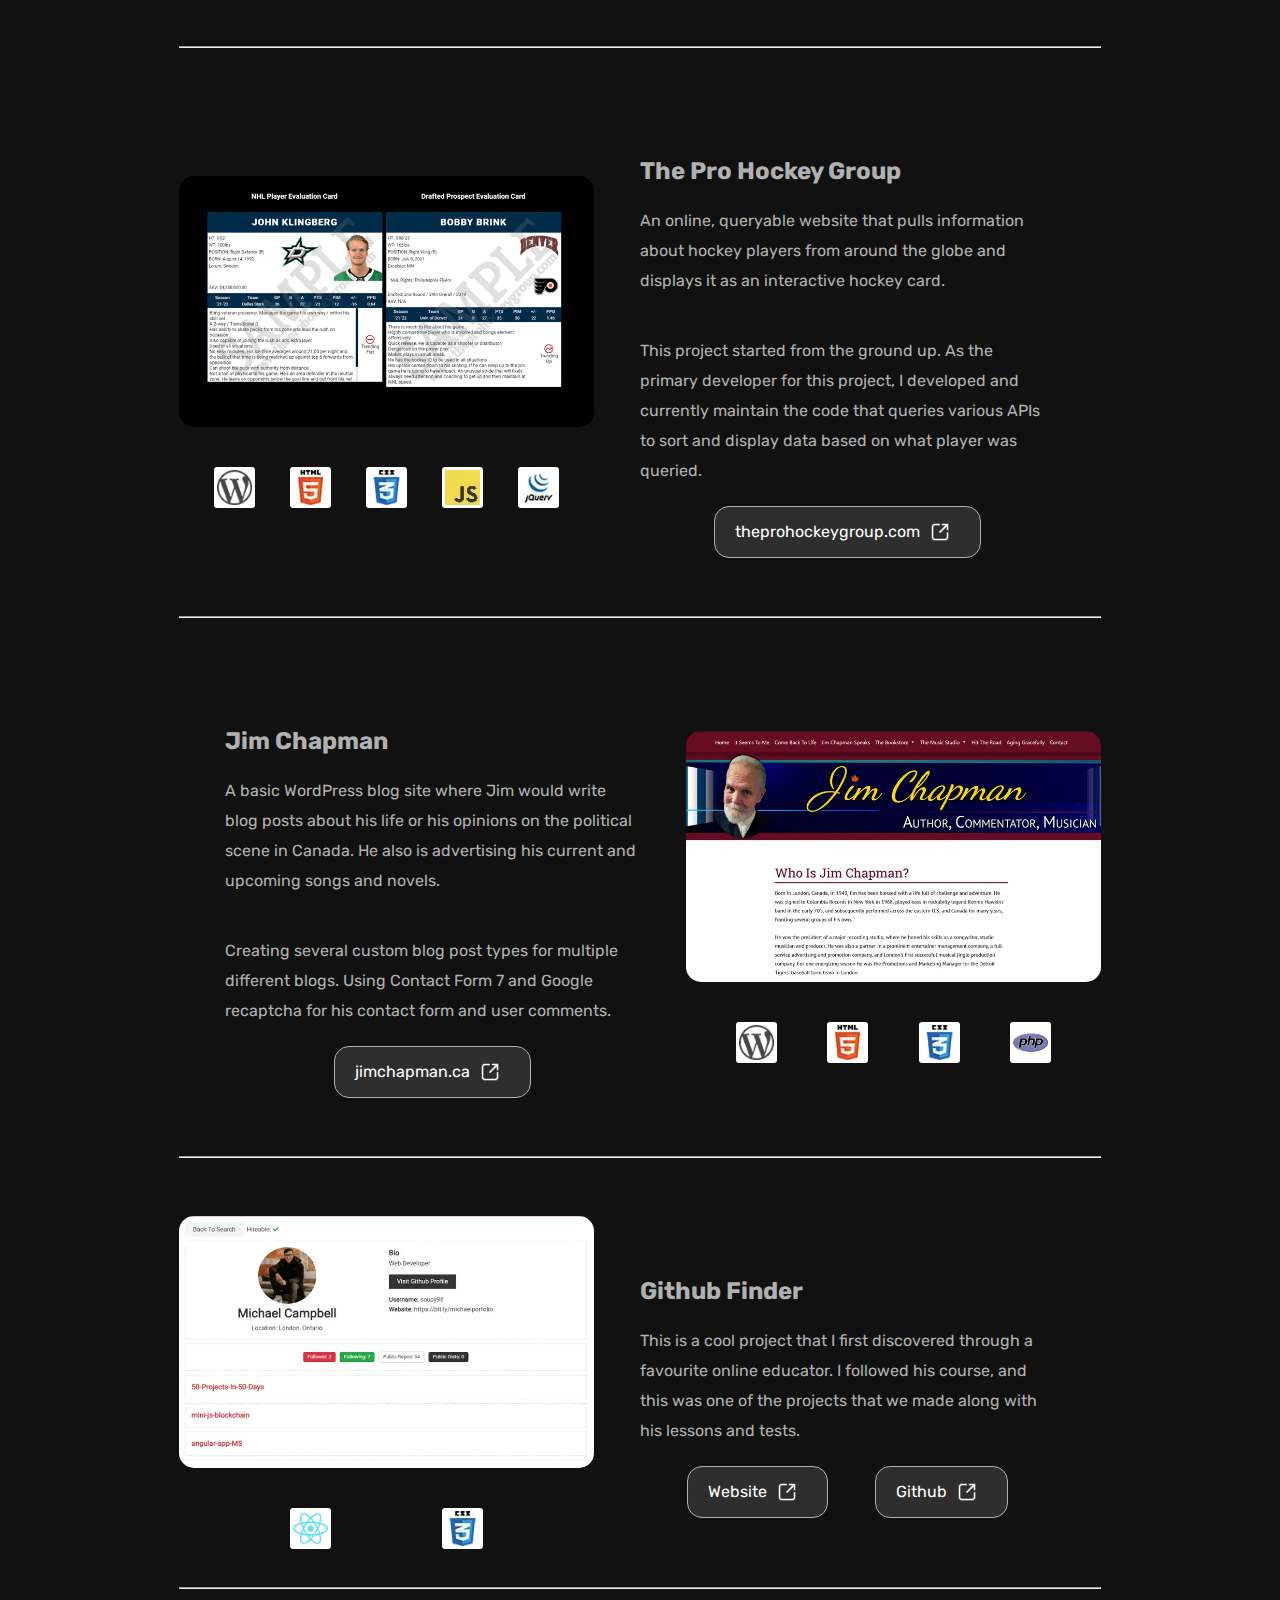
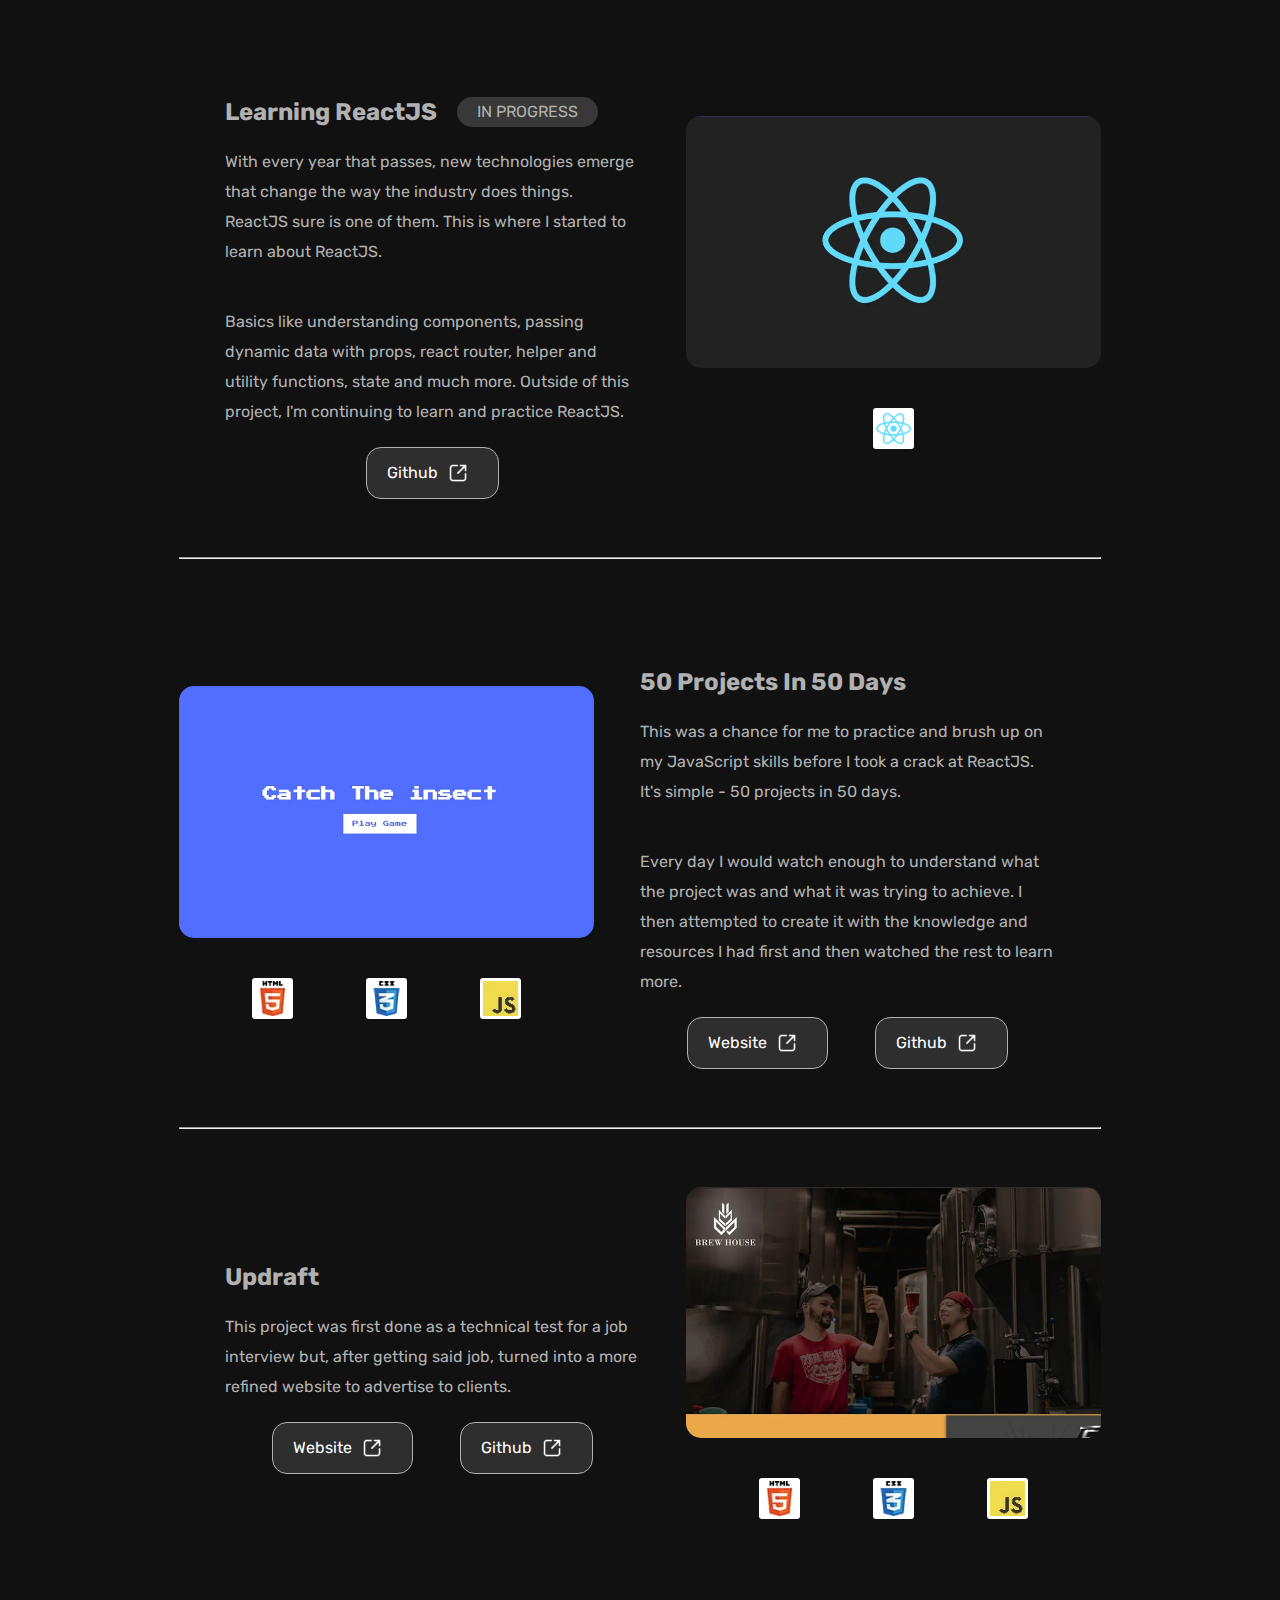
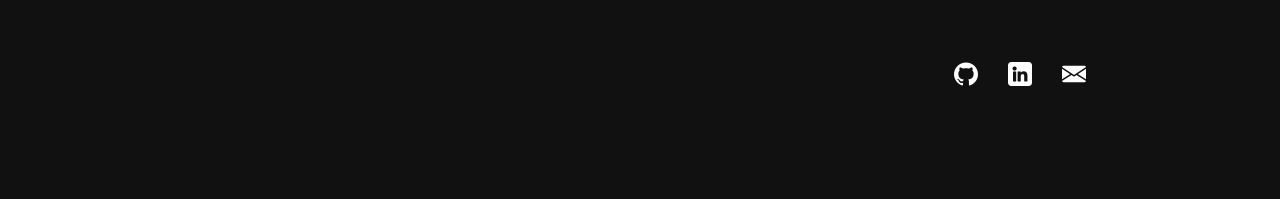
==== commit ce558106: "hiding line" ====
--- a/projects.html
+++ b/projects.html
@@ -67,9 +67,9 @@
           </p>
           <p>I'm learning new frameworks, so stay tuned for future projects!</p>
         </div>
-        <br />
-        <hr />
-        <br />
+        <!-- <br />
+        <hr />
+        <br /> -->
         <!-- <div class="project-box-reverse">
           <div class="project-img-box">
             <img
